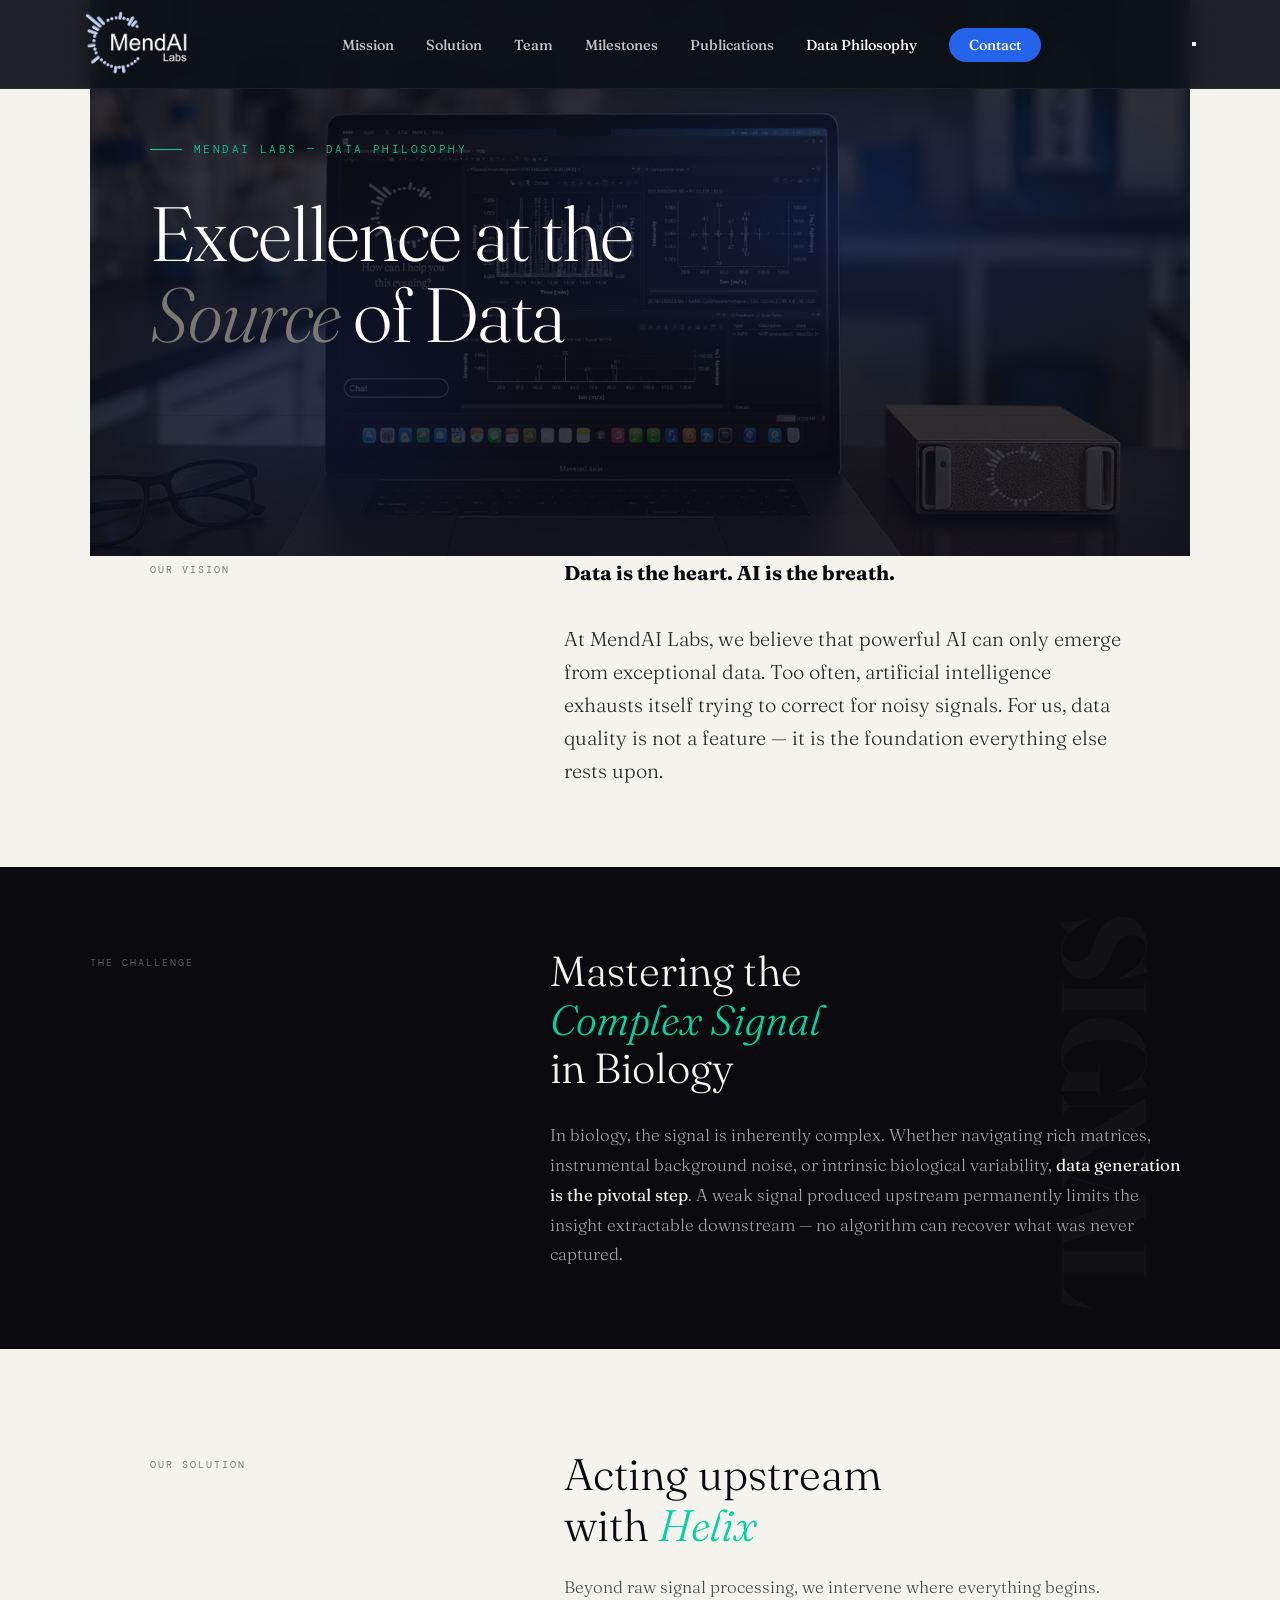
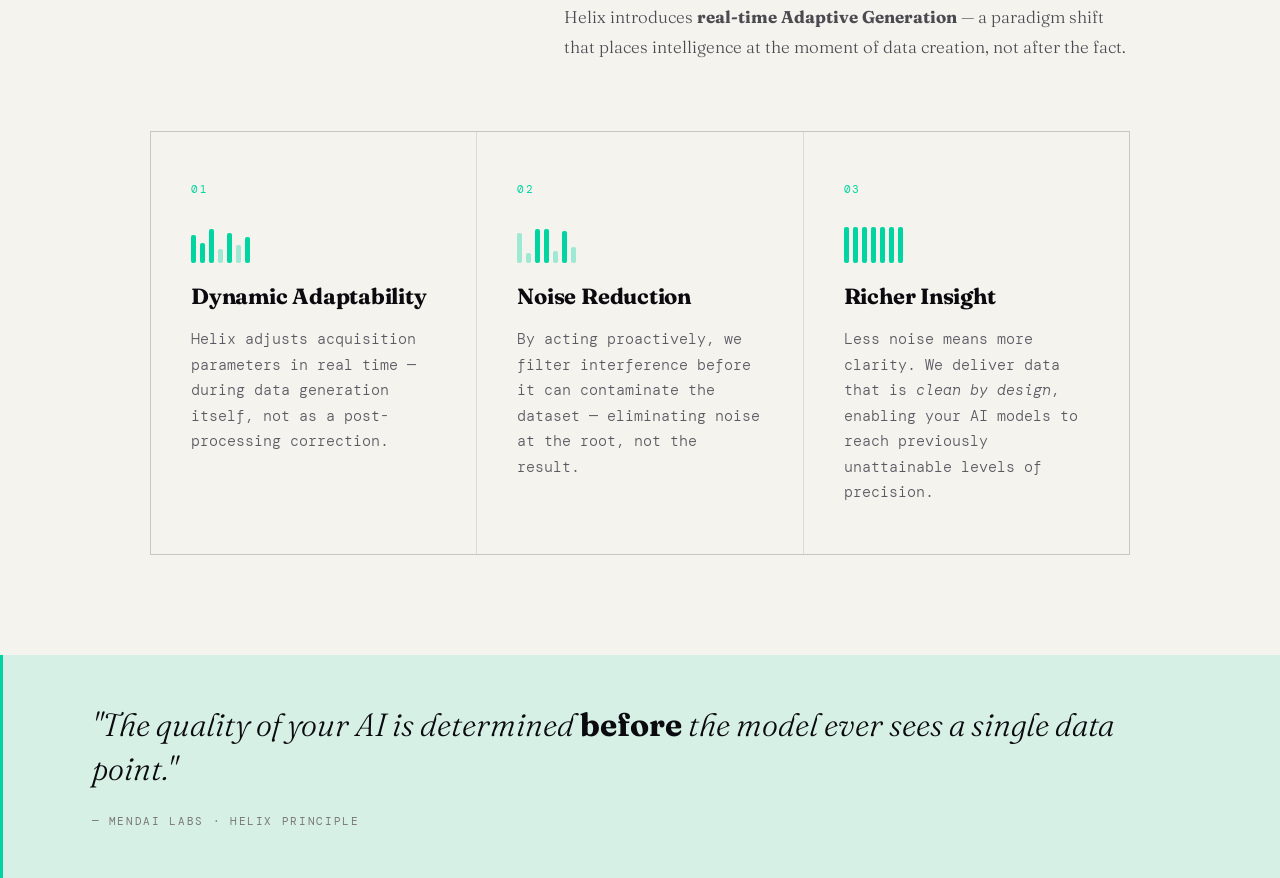
==== mendai_data_excellence_section.html @ d97e63fc "publications" ====
<!DOCTYPE html>
<html lang="en">
<head>
<meta charset="UTF-8">
<meta name="viewport" content="width=device-width, initial-scale=1.0">
<link href="https://fonts.googleapis.com/css2?family=Fraunces:ital,opsz,wght@0,9..144,300;0,9..144,700;1,9..144,300&family=DM+Mono:wght@300;400&display=swap" rel="stylesheet">
<link rel="stylesheet" href="assets/css/style.css" />
<link rel="stylesheet" href="assets/css/animations.css" />
<style>
  *, *::before, *::after { box-sizing: border-box; margin: 0; padding: 0; }

  :root {
    --ink: #0a0a0f;
    --paper: #f5f3ee;
    --signal: #00d4a0;
    --signal-dim: rgba(0, 212, 160, 0.12);
    --signal-mid: rgba(0, 212, 160, 0.35);
    --muted: #7a7873;
    --rule: rgba(10,10,15,0.1);
  }

  body {
    background: var(--paper);
    color: var(--ink);
    font-family: 'Fraunces', Georgia, serif;
    min-height: 100vh;
    overflow-x: hidden;
  }

  /* ── HERO SECTION ── */
  .hero {
    position: relative;
    padding: 140px 60px 80px;
    max-width: 1100px;
    margin: 0 auto;
  }

  .eyebrow {
    font-family: 'DM Mono', monospace;
    font-size: 11px;
    font-weight: 300;
    letter-spacing: 0.22em;
    text-transform: uppercase;
    color: var(--signal);
    display: flex;
    align-items: center;
    gap: 12px;
    margin-bottom: 36px;
    opacity: 0;
    animation: fadeUp 0.6s ease forwards 0.1s;
  }
  .eyebrow::before {
    content: '';
    width: 32px;
    height: 1px;
    background: var(--signal);
  }

  .hero-title {
    font-size: clamp(42px, 6vw, 78px);
    font-weight: 300;
    line-height: 1.05;
    letter-spacing: -0.02em;
    max-width: 760px;
    opacity: 0;
    animation: fadeUp 0.8s ease forwards 0.25s;
  }
  .hero-title em {
    font-style: italic;
    color: var(--muted);
  }

  .divider-line {
    width: 100%;
    height: 1px;
    background: var(--rule);
    margin: 60px 0;
    opacity: 0;
    animation: fadeUp 0.6s ease forwards 0.4s;
  }

  /* ── VISION BLOCK ── */
  .vision {
    display: grid;
    grid-template-columns: 1fr 1.6fr;
    gap: 60px;
    max-width: 1100px;
    margin: 0 auto;
    padding: 0 60px 80px;
    opacity: 0;
    animation: fadeUp 0.8s ease forwards 0.5s;
  }

  .vision-label {
    font-family: 'DM Mono', monospace;
    font-size: 10px;
    letter-spacing: 0.2em;
    text-transform: uppercase;
    color: var(--muted);
    padding-top: 6px;
  }

  .vision-body {
    font-size: 20px;
    font-weight: 300;
    line-height: 1.65;
    color: #2a2a2e;
  }
  .vision-body strong {
    font-weight: 700;
    color: var(--ink);
  }

  /* ── CHALLENGE STRIP ── */
  .challenge-strip {
    background: var(--ink);
    color: var(--paper);
    padding: 80px 60px;
    position: relative;
    overflow: hidden;
  }
  .challenge-strip::before {
    content: 'SIGNAL';
    position: absolute;
    right: -20px;
    top: 50%;
    transform: translateY(-50%) rotate(90deg);
    font-family: 'Fraunces', serif;
    font-size: 120px;
    font-weight: 700;
    letter-spacing: -0.05em;
    color: rgba(255,255,255,0.03);
    pointer-events: none;
    white-space: nowrap;
  }

  .challenge-inner {
    max-width: 1100px;
    margin: 0 auto;
    display: grid;
    grid-template-columns: 1fr 1.6fr;
    gap: 60px;
    align-items: start;
  }

  .challenge-label {
    font-family: 'DM Mono', monospace;
    font-size: 10px;
    letter-spacing: 0.2em;
    text-transform: uppercase;
    color: rgba(245,243,238,0.35);
    padding-top: 8px;
  }
  .challenge-title {
    font-size: clamp(28px, 3.5vw, 42px);
    font-weight: 300;
    line-height: 1.15;
    margin-bottom: 28px;
    color: var(--paper);
  }
  .challenge-title em {
    font-style: italic;
    color: var(--signal);
  }
  .challenge-body {
    font-size: 17px;
    font-weight: 300;
    line-height: 1.75;
    color: rgba(245,243,238,0.65);
  }
  .challenge-body strong {
    color: var(--paper);
    font-weight: 400;
  }

  /* ── HELIX SECTION ── */
  .helix-section {
    max-width: 1100px;
    margin: 0 auto;
    padding: 100px 60px;
  }

  .helix-header {
    display: grid;
    grid-template-columns: 1fr 1.6fr;
    gap: 60px;
    margin-bottom: 70px;
  }
  .helix-label {
    font-family: 'DM Mono', monospace;
    font-size: 10px;
    letter-spacing: 0.2em;
    text-transform: uppercase;
    color: var(--muted);
    padding-top: 8px;
  }
  .helix-intro-title {
    font-size: clamp(28px, 3.5vw, 44px);
    font-weight: 300;
    line-height: 1.15;
    margin-bottom: 22px;
  }
  .helix-intro-title span {
    font-style: italic;
    color: var(--signal);
  }
  .helix-intro-body {
    font-size: 17px;
    font-weight: 300;
    line-height: 1.75;
    color: #4a4a50;
  }

  /* ── FEATURES ── */
  .features {
    display: grid;
    grid-template-columns: repeat(3, 1fr);
    gap: 1px;
    background: var(--rule);
    border: 1px solid var(--rule);
  }

  .feature {
    background: var(--paper);
    padding: 48px 40px;
    position: relative;
    overflow: hidden;
    transition: background 0.4s ease;
  }
  .feature::after {
    content: '';
    position: absolute;
    bottom: 0; left: 0;
    width: 100%;
    height: 3px;
    background: var(--signal);
    transform: scaleX(0);
    transform-origin: left;
    transition: transform 0.4s ease;
  }
  .feature:hover { background: #f0ede6; }
  .feature:hover::after { transform: scaleX(1); }

  .feature-num {
    font-family: 'DM Mono', monospace;
    font-size: 11px;
    color: var(--signal);
    letter-spacing: 0.15em;
    margin-bottom: 28px;
    display: block;
  }
  .feature-title {
    font-size: 22px;
    font-weight: 700;
    line-height: 1.2;
    margin-bottom: 18px;
    letter-spacing: -0.01em;
  }
  .feature-body {
    font-size: 15px;
    font-weight: 300;
    line-height: 1.7;
    color: #5a5a62;
    font-family: 'DM Mono', monospace;
  }

  /* ── SIGNAL VISUALIZER (decorative) ── */
  .signal-vis {
    display: flex;
    align-items: flex-end;
    gap: 4px;
    height: 36px;
    margin-bottom: 20px;
  }
  .signal-bar {
    width: 5px;
    border-radius: 2px;
    background: var(--signal-mid);
    animation: pulse 1.6s ease-in-out infinite;
  }
  .signal-bar.active {
    background: var(--signal);
  }

  @keyframes pulse {
    0%, 100% { opacity: 0.4; transform: scaleY(0.6); }
    50% { opacity: 1; transform: scaleY(1); }
  }

  /* ── CLOSING QUOTE ── */
  .closing {
    background: var(--signal-dim);
    border-left: 3px solid var(--signal);
    padding: 48px 60px;
    margin: 0;
  }
  .closing-inner {
    max-width: 1100px;
    margin: 0 auto;
  }
  .closing-quote {
    font-size: clamp(22px, 3vw, 32px);
    font-weight: 300;
    line-height: 1.4;
    font-style: italic;
    color: var(--ink);
  }
  .closing-quote strong {
    font-style: normal;
    font-weight: 700;
    color: var(--ink);
  }
  .closing-attr {
    margin-top: 20px;
    font-family: 'DM Mono', monospace;
    font-size: 11px;
    letter-spacing: 0.15em;
    text-transform: uppercase;
    color: var(--muted);
  }

  @keyframes fadeUp {
    from { opacity: 0; transform: translateY(24px); }
    to { opacity: 1; transform: translateY(0); }
  }

  /* ── RESPONSIVE ── */
  @media (max-width: 760px) {
    .hero, .helix-section { padding: 60px 28px; }
    .vision, .challenge-inner, .helix-header { grid-template-columns: 1fr; gap: 24px; padding: 0 28px 60px; }
    .challenge-strip { padding: 60px 28px; }
    .challenge-inner { padding: 0; }
    .features { grid-template-columns: 1fr; }
    .closing { padding: 40px 28px; }
  }
</style>
</head>
<body>
  <div id="scroll-progress"></div>

  <!-- NAV -->
  <nav class="nav">
    <div class="nav-inner">
      <a href="index.html" class="nav-logo">
        <img src="assets/images/logo.png" alt="MendAI Labs" class="nav-logo-img"
             onerror="this.style.display='none';this.nextElementSibling.style.display='flex'" />
        <span class="nav-logo-fallback"><span class="logo-dot"></span>MendAI <strong>Labs</strong></span>
      </a>
      <ul class="nav-links">
        <li><a href="index.html#mission">Mission</a></li>
        <li><a href="index.html#solution">Solution</a></li>
        <li><a href="index.html#team">Team</a></li>
        <li><a href="index.html#milestones">Milestones</a></li>
        <li><a href="publications.html">Publications</a></li>
        <li><a href="mendai_data_excellence_section.html" class="active">Data Philosophy</a></li>
        <li><a href="index.html#contact" class="btn-nav">Contact</a></li>
      </ul>
    </div>
  </nav>

<!-- HERO -->
<section class="hero">
  <div class="eyebrow">MendAI Labs — Data Philosophy</div>
  <h1 class="hero-title">Excellence at the<br><em>Source</em> of Data</h1>
  <div class="divider-line"></div>
</section>

<!-- VISION -->
<section class="vision">
  <div class="vision-label">Our Vision</div>
  <div class="vision-body">
    <strong>Data is the heart. AI is the breath.</strong><br><br>
    At MendAI Labs, we believe that powerful AI can only emerge from exceptional data. Too often, artificial intelligence exhausts itself trying to correct for noisy signals. For us, data quality is not a feature — it is the foundation everything else rests upon.
  </div>
</section>

<!-- CHALLENGE -->
<section class="challenge-strip">
  <div class="challenge-inner">
    <div class="challenge-label">The Challenge</div>
    <div>
      <h2 class="challenge-title">Mastering the<br><em>Complex Signal</em><br>in Biology</h2>
      <p class="challenge-body">
        In biology, the signal is inherently complex. Whether navigating rich matrices, instrumental background noise, or intrinsic biological variability, <strong>data generation is the pivotal step</strong>. A weak signal produced upstream permanently limits the insight extractable downstream — no algorithm can recover what was never captured.
      </p>
    </div>
  </div>
</section>

<!-- HELIX SOLUTION -->
<section class="helix-section">
  <div class="helix-header">
    <div class="helix-label">Our Solution</div>
    <div>
      <h2 class="helix-intro-title">Acting upstream<br>with <span>Helix</span></h2>
      <p class="helix-intro-body">
        Beyond raw signal processing, we intervene where everything begins. Helix introduces <strong>real-time Adaptive Generation</strong> — a paradigm shift that places intelligence at the moment of data creation, not after the fact.
      </p>
    </div>
  </div>

  <div class="features">

    <div class="feature">
      <span class="feature-num">01</span>
      <div class="signal-vis">
        <div class="signal-bar active" style="height:28px; animation-delay:0s"></div>
        <div class="signal-bar active" style="height:20px; animation-delay:0.15s"></div>
        <div class="signal-bar active" style="height:34px; animation-delay:0.3s"></div>
        <div class="signal-bar" style="height:14px; animation-delay:0.45s"></div>
        <div class="signal-bar active" style="height:30px; animation-delay:0.6s"></div>
        <div class="signal-bar" style="height:18px; animation-delay:0.75s"></div>
        <div class="signal-bar active" style="height:26px; animation-delay:0.9s"></div>
      </div>
      <h3 class="feature-title">Dynamic Adaptability</h3>
      <p class="feature-body">Helix adjusts acquisition parameters in real time — during data generation itself, not as a post-processing correction.</p>
    </div>

    <div class="feature">
      <span class="feature-num">02</span>
      <div class="signal-vis">
        <div class="signal-bar" style="height:30px; animation-delay:0.1s"></div>
        <div class="signal-bar" style="height:10px; animation-delay:0.2s"></div>
        <div class="signal-bar active" style="height:34px; animation-delay:0.35s"></div>
        <div class="signal-bar active" style="height:34px; animation-delay:0.5s"></div>
        <div class="signal-bar" style="height:12px; animation-delay:0.65s"></div>
        <div class="signal-bar active" style="height:32px; animation-delay:0.8s"></div>
        <div class="signal-bar" style="height:16px; animation-delay:0.95s"></div>
      </div>
      <h3 class="feature-title">Noise Reduction</h3>
      <p class="feature-body">By acting proactively, we filter interference before it can contaminate the dataset — eliminating noise at the root, not the result.</p>
    </div>

    <div class="feature">
      <span class="feature-num">03</span>
      <div class="signal-vis">
        <div class="signal-bar active" style="height:36px; animation-delay:0s"></div>
        <div class="signal-bar active" style="height:36px; animation-delay:0.1s"></div>
        <div class="signal-bar active" style="height:36px; animation-delay:0.2s"></div>
        <div class="signal-bar active" style="height:36px; animation-delay:0.3s"></div>
        <div class="signal-bar active" style="height:36px; animation-delay:0.4s"></div>
        <div class="signal-bar active" style="height:36px; animation-delay:0.5s"></div>
        <div class="signal-bar active" style="height:36px; animation-delay:0.6s"></div>
      </div>
      <h3 class="feature-title">Richer Insight</h3>
      <p class="feature-body">Less noise means more clarity. We deliver data that is <em>clean by design</em>, enabling your AI models to reach previously unattainable levels of precision.</p>
    </div>

  </div>
</section>

<!-- CLOSING -->
<div class="closing">
  <div class="closing-inner">
    <p class="closing-quote">"The quality of your AI is determined <strong>before</strong> the model ever sees a single data point."</p>
    <p class="closing-attr">— MendAI Labs · Helix Principle</p>
  </div>
</div>


  <script src="assets/js/main.js" defer></script>
</body>
</html>
---- assets/css/style.css ----
/* =====================================================
   MendAI Labs — Website Stylesheet
   ===================================================== */

/* --- Reset & Base --- */
*, *::before, *::after { box-sizing: border-box; margin: 0; padding: 0; }

:root {
  --orange:     #2563EB;
  --orange-lt:  #60A5FA;
  --teal:       #1D4ED8;
  --dark:       #0D1117;
  --dark-2:     #161B24;
  --dark-3:     #1E2530;
  --mid:        #F4F6F9;
  --white:      #FFFFFF;
  --text:       #1A1F2E;
  --text-muted: #6B7280;
  --border:     #E5E7EB;
  --radius:     12px;
  --radius-lg:  20px;
  --shadow:     0 4px 24px rgba(0,0,0,.08);
  --shadow-md:  0 8px 40px rgba(0,0,0,.12);
  --font:       'Inter', system-ui, -apple-system, sans-serif;
}

html {
  scroll-behavior: smooth;
  overflow-x: hidden;
}

body {
  font-family: var(--font);
  color: var(--text);
  background: var(--white);
  line-height: 1.65;
  font-size: 16px;
  overflow-x: hidden;
  max-width: 100%;
}

/* --- Typography --- */
h1 { font-size: clamp(2rem, 5vw, 3.4rem); font-weight: 800; line-height: 1.1; }
h2 { font-size: clamp(1.6rem, 3.5vw, 2.4rem); font-weight: 700; line-height: 1.2; }
h3 { font-size: 1.15rem; font-weight: 700; }
p  { color: var(--text-muted); }

.accent { color: var(--orange); }

/* --- Layout helpers --- */
.container {
  max-width: 1160px;
  margin: 0 auto;
  padding: 0 24px;
}
.center { text-align: center; }
.section-light { background: var(--white); }
.section-dark  { background: var(--dark);  color: var(--white); }
.section-mid   { background: var(--mid); }

section { padding: 96px 0; }

.section-header { margin-bottom: 56px; }
.section-header h2 { margin: 12px 0 16px; }
.section-intro { max-width: 680px; margin: 0 auto; font-size: 1.05rem; }

/* --- Section tags --- */
.section-tag {
  display: inline-block;
  font-size: 0.75rem;
  font-weight: 700;
  letter-spacing: .12em;
  text-transform: uppercase;
  color: var(--orange);
  background: rgba(37,99,235,.1);
  border-radius: 100px;
  padding: 4px 14px;
}
.section-tag-dark {
  display: inline-block;
  font-size: 0.75rem;
  font-weight: 700;
  letter-spacing: .12em;
  text-transform: uppercase;
  color: var(--orange-lt);
  background: rgba(37,99,235,.15);
  border-radius: 100px;
  padding: 4px 14px;
}

/* =====================================================
   NAV
   ===================================================== */
.nav {
  position: fixed;
  top: 0; left: 0; right: 0;
  z-index: 100;
  background: rgba(13,17,23,.92);
  backdrop-filter: blur(12px);
  border-bottom: 1px solid rgba(255,255,255,.06);
}
.nav-inner {
  max-width: 1160px;
  margin: 0 auto;
  padding: 0 24px;
  height: 88px;
  display: flex;
  align-items: center;
  justify-content: space-between;
}
.nav-logo {
  display: flex;
  align-items: center;
  gap: 10px;
  font-size: 1.45rem;
  font-weight: 700;
  color: var(--white);
  text-decoration: none;
}
.logo-dot {
  width: 13px; height: 13px;
  border-radius: 50%;
  background: var(--orange);
  display: inline-block;
}
/* Logo image in nav & footer */
.nav-logo-img {
  height: 68px;
  width: auto;
  display: block;
  object-fit: contain;
}
.footer-logo-img { height: 28px; opacity: .85; }
/* Fallback text — hidden by default, shown via onerror */
.nav-logo-fallback { display: none; align-items: center; gap: 8px; }
.nav-links {
  list-style: none;
  display: flex;
  align-items: center;
  gap: 32px;
}
.nav-links a {
  color: rgba(255,255,255,.75);
  text-decoration: none;
  font-size: 0.9rem;
  font-weight: 500;
  transition: color .2s;
}
.nav-links a:hover { color: var(--white); }
.btn-nav {
  background: var(--orange) !important;
  color: var(--white) !important;
  padding: 8px 20px;
  border-radius: 100px;
  transition: background .2s !important;
}
.btn-nav:hover { background: var(--orange-lt) !important; }

/* =====================================================
   HERO
   ===================================================== */
.hero {
  background:
    linear-gradient(rgba(10,10,20,.82), rgba(10,10,20,.82)),
    url('../images/bg.png') center center / cover no-repeat;
  color: var(--white);
  padding: 184px 0 96px;
}
.hero-inner { position: relative; z-index: 1; }
.hero-inner {
  max-width: 1160px;
  margin: 0 auto;
  padding: 0 24px;
  display: grid;
  grid-template-columns: 1fr 1fr;
  gap: 64px;
  align-items: center;
}
.hero-eyebrow {
  font-size: 0.78rem;
  font-weight: 700;
  letter-spacing: .14em;
  text-transform: uppercase;
  color: var(--orange);
  margin-bottom: 16px;
}
.hero h1 { color: var(--white); margin-bottom: 24px; }
.hero-sub {
  font-size: 1.1rem;
  color: rgba(255,255,255,.65);
  max-width: 480px;
  margin-bottom: 36px;
}
.hero-cta { display: flex; gap: 16px; flex-wrap: wrap; }

.btn-primary {
  display: inline-block;
  background: var(--orange);
  color: var(--white);
  padding: 14px 28px;
  border-radius: 100px;
  font-weight: 700;
  font-size: 0.95rem;
  text-decoration: none;
  transition: background .2s, transform .15s;
}
.btn-primary:hover { background: var(--orange-lt); transform: translateY(-1px); }
.btn-primary.btn-large { padding: 18px 40px; font-size: 1.05rem; }

.btn-ghost {
  display: inline-block;
  border: 2px solid rgba(255,255,255,.25);
  color: rgba(255,255,255,.85);
  padding: 14px 28px;
  border-radius: 100px;
  font-weight: 600;
  font-size: 0.95rem;
  text-decoration: none;
  transition: border-color .2s, color .2s;
}
.btn-ghost:hover { border-color: var(--white); color: var(--white); }

.hero-visual {
  display: flex;
  flex-direction: column;
  gap: 16px;
}
.hero-card {
  background: rgba(255,255,255,.06);
  border: 1px solid rgba(255,255,255,.1);
  border-radius: var(--radius);
  padding: 24px;
  display: flex;
  align-items: center;
  gap: 20px;
  transition: border-color .2s;
}
.hero-card:hover { border-color: var(--orange); }
.hero-card-icon { font-size: 1.6rem; }
.hero-card-stat {
  font-size: 1.4rem;
  font-weight: 800;
  color: var(--white);
  margin: 0;
}
.hero-card-label {
  font-size: 0.82rem;
  color: rgba(255,255,255,.5);
  margin: 0;
}

/* =====================================================
   MISSION
   ===================================================== */
.mission-grid {
  display: grid;
  grid-template-columns: 1fr 1fr;
  gap: 64px;
  align-items: start;
}
.mission-left .section-tag { margin-bottom: 16px; display: block; }
.mission-left h2 { margin-bottom: 24px; }
.mission-left p { margin-bottom: 16px; }
.pull-quote {
  border-left: 3px solid var(--orange);
  padding: 16px 20px;
  margin-top: 28px;
  font-style: italic;
  color: var(--text);
  font-size: 1rem;
  background: rgba(37,99,235,.05);
  border-radius: 0 var(--radius) var(--radius) 0;
}

.problem-box {
  background: var(--mid);
  border-radius: var(--radius-lg);
  padding: 32px;
  margin-bottom: 24px;
}
.problem-box h3 { margin-bottom: 20px; color: var(--text); }
.problem-item {
  display: flex;
  gap: 16px;
  margin-bottom: 20px;
}
.problem-item:last-child { margin-bottom: 0; }
.problem-icon { font-size: 1.4rem; flex-shrink: 0; margin-top: 2px; }
.problem-item strong { display: block; color: var(--text); margin-bottom: 4px; }
.problem-item p { font-size: 0.9rem; margin: 0; }

.stat-row { display: flex; gap: 16px; }

/* =====================================================
   VISION
   ===================================================== */
.vision {
  padding: 72px 0;
}
.vision-statement {
  font-size: 1.5rem;
  line-height: 1.7;
  font-weight: 600;
  color: var(--text);
  max-width: 900px;
  margin: 0 auto;
}
.stat-box {
  flex: 1;
  background: var(--dark);
  color: var(--white);
  border-radius: var(--radius);
  padding: 24px;
  text-align: center;
}
.stat-number { font-size: 1.7rem; font-weight: 800; color: var(--orange); margin-bottom: 6px; }
.stat-desc { font-size: 0.82rem; color: rgba(255,255,255,.6); margin: 0; }

/* =====================================================
   SOLUTION
   ===================================================== */
.solution h2 { color: var(--white); }
.solution .section-intro { color: rgba(255,255,255,.65); }
.solution .section-tag-dark { margin-bottom: 16px; }

/* ── Cycle diagram ──────────────────────────────────── */
.cycle-diagram {
  position: relative;
  width: 480px;
  height: 480px;
  margin: 48px auto 16px;
}
.cycle-svg {
  position: absolute;
  inset: 0;
  width: 100%;
  height: 100%;
}
/* Node = icon + label, centered on its circle position */
.cycle-node {
  position: absolute;
  display: flex;
  flex-direction: column;
  align-items: center;
  gap: 8px;
  transform: translate(-50%, -50%);
}
/* Cardinal positions matching SVG viewBox 480×480, r=155 */
.cycle-top    { left: 50%;    top: 17.7%; } /* (240, 85)  */
.cycle-right  { left: 82.3%; top: 50%;   } /* (395, 240) */
.cycle-bottom { left: 50%;   top: 82.3%; } /* (240, 395) */
.cycle-left   { left: 17.7%; top: 50%;   } /* (85,  240) */

.wf-icon {
  width: 64px; height: 64px;
  border-radius: 50%;
  display: flex; align-items: center; justify-content: center;
  font-weight: 900;
  font-size: 1.3rem;
  color: var(--white);
  flex-shrink: 0;
  box-shadow: 0 4px 20px rgba(0,0,0,.4);
}
.genesis-icon    { background: linear-gradient(135deg, #6B46C1, #9F7AEA); }
.instrument-icon { background: linear-gradient(135deg, #374151, #6B7280); }
.prism-icon      { background: linear-gradient(135deg, #1D4ED8, #60A5FA); }
.helix-icon      { background: linear-gradient(135deg, #1E40AF, var(--orange)); }

.cycle-label {
  text-align: center;
  font-size: 0.78rem;
  font-weight: 700;
  color: rgba(255,255,255,.8);
  line-height: 1.35;
  white-space: nowrap;
}
.cycle-label small {
  display: block;
  font-weight: 400;
  color: rgba(255,255,255,.4);
  font-size: 0.72rem;
}

/* Module cards */
.modules {
  display: grid;
  grid-template-columns: repeat(3, 1fr);
  gap: 24px;
}
.module-card {
  background: rgba(255,255,255,.05);
  border: 1px solid rgba(255,255,255,.1);
  border-radius: var(--radius-lg);
  padding: 32px;
  transition: border-color .2s, transform .2s;
}
.module-card:hover {
  border-color: var(--orange);
  transform: translateY(-3px);
}
.module-card-highlight {
  border-color: rgba(37,99,235,.4);
  background: rgba(37,99,235,.07);
}
.module-card h3 { color: var(--white); margin: 16px 0 8px; }
.module-tag { font-size: 0.9rem; color: rgba(255,255,255,.5); margin-bottom: 16px; }
.module-card ul {
  padding-left: 18px;
  margin-bottom: 24px;
}
.module-card li {
  font-size: 0.9rem;
  color: rgba(255,255,255,.65);
  margin-bottom: 8px;
}
.module-card li strong { color: var(--white); }

/* Module logo in cycle diagram icons */
.module-logo-img {
  width: 100%;
  height: 100%;
  object-fit: contain;
  padding: 10px;
  display: block;
}
/* Fallback letter when image missing */
.wf-icon.icon-fallback::after {
  content: attr(data-fallback);
  font-weight: 900;
  font-size: 1.3rem;
  color: var(--white);
}

/* Logo in module badge (top of card) */
.module-badge {
  display: inline-flex;
  align-items: center;
  font-size: 0.72rem;
  font-weight: 800;
  letter-spacing: .1em;
  padding: 8px 16px;
  border-radius: 100px;
  min-height: 48px;
}
.badge-logo-img {
  height: 36px;
  width: auto;
  object-fit: contain;
  display: block;
}
.badge-name {
  margin-left: 10px;
  font-size: 0.8rem;
  font-weight: 800;
  letter-spacing: .1em;
}
.prism-badge   { background: rgba(96,165,250,.15); color: #60A5FA; }
.helix-badge   { background: rgba(37,99,235,.2);  color: var(--orange-lt); }
.genesis-badge { background: rgba(159,122,234,.2); color: #C4B5FD; }

.module-value {
  font-size: 0.85rem;
  color: rgba(255,255,255,.5);
  border-top: 1px solid rgba(255,255,255,.08);
  padding-top: 16px;
}
.value-chip {
  display: inline-block;
  background: rgba(37,99,235,.2);
  color: var(--orange-lt);
  font-weight: 700;
  padding: 2px 10px;
  border-radius: 100px;
  font-size: 0.82rem;
  margin-right: 6px;
}

/* Footnote marks (superscript asterisk) */
.footnote-mark {
  font-size: 0.65em;
  vertical-align: super;
  color: var(--orange-lt);
  margin-left: 1px;
}

/* Hero footnote (below the cards) */
.hero-footnote {
  font-size: 0.72rem;
  color: rgba(255,255,255,.35);
  margin-top: 12px;
  text-align: center;
  font-style: italic;
}

/* Modules footnote (below the 3 module cards) */
.modules-footnote {
  font-size: 0.75rem;
  color: rgba(255,255,255,.35);
  text-align: center;
  margin-top: 20px;
  font-style: italic;
}
.modules-footnote a {
  color: rgba(255,255,255,.45);
  text-underline-offset: 2px;
}
.modules-footnote a:hover { color: rgba(255,255,255,.7); }

.pilot-banner {
  margin-top: 32px;
  background: rgba(29,78,216,.12);
  border: 1px solid rgba(29,78,216,.3);
  border-radius: var(--radius);
  padding: 20px 28px;
  text-align: center;
}
.pilot-banner p {
  color: rgba(255,255,255,.8);
  margin: 0;
}
.pilot-banner strong { color: var(--white); }

/* =====================================================
   TEAM
   ===================================================== */
.founders {
  display: grid;
  grid-template-columns: 1fr 1fr;
  gap: 32px;
  margin-bottom: 72px;
}
.founder-card {
  background: var(--white);
  border: 1px solid var(--border);
  border-radius: var(--radius-lg);
  padding: 36px;
  box-shadow: var(--shadow);
}
.founder-avatar {
  width: 96px; height: 96px;
  border-radius: 50%;
  background: linear-gradient(135deg, var(--dark), var(--dark-3));
  color: var(--white);
  font-weight: 800;
  font-size: 1rem;
  display: flex; align-items: center; justify-content: center;
  margin-bottom: 20px;
  border: 3px solid var(--orange);
}
.founder-avatar.gb {
  background: linear-gradient(135deg, var(--teal), #1D7A7C);
}
.founder-avatar.photo {
  overflow: hidden;
  padding: 0;
}
.founder-avatar.photo img {
  width: 100%;
  height: 100%;
  object-fit: cover;
  object-position: top center;
  display: block;
}
.founder-card h3 { margin-bottom: 4px; }
.founder-title { font-size: 0.9rem; color: var(--orange); font-weight: 600; margin-bottom: 4px; }
.founder-affil { font-size: 0.8rem; color: var(--text-muted); margin-bottom: 16px; }
.founder-card p { font-size: 0.92rem; margin-bottom: 12px; }
.founder-italic { font-style: italic; font-size: 0.88rem !important; color: var(--text-muted) !important; }

.partners-title {
  font-size: 1.2rem;
  font-weight: 700;
  margin-bottom: 28px;
  text-align: center;
}
.partners-grid {
  display: grid;
  grid-template-columns: repeat(4, 1fr);
  gap: 20px;
  margin-bottom: 48px;
}
.partner-card {
  text-align: center;
  padding: 24px 16px;
  background: var(--mid);
  border-radius: var(--radius);
}
.partner-avatar {
  width: 52px; height: 52px;
  border-radius: 50%;
  background: var(--dark-3);
  color: var(--white);
  font-weight: 700;
  font-size: 0.75rem;
  display: flex; align-items: center; justify-content: center;
  margin: 0 auto 12px;
}
.partner-avatar.photo {
  overflow: hidden;
  padding: 0;
}
.partner-avatar.photo img {
  width: 100%;
  height: 100%;
  object-fit: cover;
  object-position: top center;
  display: block;
}
.partner-name { font-weight: 700; font-size: 0.9rem; color: var(--text); margin-bottom: 4px; }
.partner-role { font-size: 0.8rem; color: var(--text-muted); margin: 0; }

.backing-row {
  display: grid;
  grid-template-columns: repeat(3, 1fr);
  gap: 24px;
}
.backing-item {
  display: flex;
  gap: 16px;
  align-items: flex-start;
  background: var(--white);
  border: 1px solid var(--border);
  border-radius: var(--radius);
  padding: 20px;
}
.backing-icon { font-size: 1.6rem; flex-shrink: 0; }
.backing-item strong { display: block; color: var(--text); margin-bottom: 4px; }
.backing-item p { font-size: 0.85rem; margin: 0; }

/* =====================================================
   MILESTONES
   ===================================================== */
.milestones-timeline {
  display: grid;
  grid-template-columns: repeat(3, 1fr);
  gap: 40px;
  margin-bottom: 56px;
}
.timeline-node {
  position: relative;
  padding: 24px;
  border-radius: var(--radius);
  background: rgba(255,255,255,0.02);
  border: 1px solid rgba(255,255,255,0.08);
}
.timeline-year {
  font-size: 1.75rem;
  font-weight: 800;
  color: var(--orange);
  margin-bottom: 12px;
}
.timeline-dot {
  width: 14px;
  height: 14px;
  border-radius: 50%;
  background: var(--orange);
  margin: 12px auto 20px;
}
.timeline-content h4 {
  font-size: 0.95rem;
  font-weight: 700;
  margin-bottom: 12px;
  color: var(--text);
}
.timeline-content ul {
  list-style: none;
  padding: 0;
  font-size: 0.85rem;
  line-height: 1.6;
  color: var(--text-muted);
}
.timeline-content li {
  margin-bottom: 8px;
  padding-left: 14px;
  position: relative;
}
.timeline-content li:before {
  content: "·";
  position: absolute;
  left: 2px;
  color: var(--orange);
  font-weight: bold;
}

.market-banner {
  display: flex;
  gap: 0;
  border-radius: var(--radius-lg);
  overflow: hidden;
  box-shadow: var(--shadow-md);
}
.market-stat {
  flex: 1;
  background: var(--dark);
  padding: 36px 28px;
  text-align: center;
  border-right: 1px solid rgba(255,255,255,.06);
}
.market-stat:last-child { border-right: none; }
.market-num {
  font-size: 1.8rem;
  font-weight: 800;
  color: var(--orange);
  margin-bottom: 8px;
}
.market-label { font-size: 0.85rem; color: rgba(255,255,255,.55); margin: 0; }

/* =====================================================
   CONTACT
   ===================================================== */
.contact { padding: 112px 0; }
.contact h2 { color: var(--white); margin: 16px 0 20px; }
.contact-sub {
  color: rgba(255,255,255,.6);
  max-width: 520px;
  margin: 0 auto 36px;
}

/* =====================================================
   LOGOS / INSTITUTIONS
   ===================================================== */
.logos-section {
  background: rgba(255,255,255,0.02);
  border-top: 1px solid rgba(255,255,255,0.08);
  padding: 64px 0 48px;
}
.logos-title {
  text-align: center;
  font-size: 0.95rem;
  font-weight: 700;
  color: rgba(255,255,255,0.4);
  margin-bottom: 40px;
  letter-spacing: 1px;
  text-transform: uppercase;
}
.logos-grid {
  display: grid;
  grid-template-columns: repeat(auto-fit, minmax(120px, 1fr));
  gap: 32px;
  align-items: center;
  justify-items: center;
  max-width: 1000px;
  margin: 0 auto;
}
.logo-item {
  display: flex;
  align-items: center;
  justify-content: center;
  height: 80px;
}
.partner-logo {
  max-width: 100%;
  max-height: 100%;
  object-fit: contain;
  opacity: 0.7;
  transition: opacity 0.3s ease;
}
.logo-item:hover .partner-logo {
  opacity: 1;
}

/* =====================================================
   FOOTER
   ===================================================== */
.footer {
  background: #060A10;
  padding: 32px 24px;
}
.footer-inner {
  max-width: 1160px;
  margin: 0 auto;
  display: flex;
  flex-direction: column;
  align-items: center;
  gap: 8px;
  text-align: center;
}
.footer p {
  font-size: 0.82rem;
  color: rgba(255,255,255,.3);
}
.footer-disclaimer { font-style: italic; }
.footer .nav-logo { color: rgba(255,255,255,.7); font-size: 1rem; }

/* Social links for LinkedIn */
.social-link {
  display: inline-flex;
  align-items: center;
  justify-content: center;
  margin-left: 8px;
  transition: opacity 0.3s ease;
  vertical-align: middle;
}
.social-link:hover {
  opacity: 0.8;
}
.social-link svg {
  width: 20px;
  height: 20px;
}

/* Footer social link */
.footer-bottom {
  display: flex;
  align-items: center;
  gap: 16px;
  justify-content: center;
}
.footer-social {
  display: inline-flex;
  align-items: center;
  justify-content: center;
  color: rgba(255, 255, 255, 0.5);
  transition: color 0.3s ease;
  padding: 4px;
}
.footer-social:hover {
  color: #0A66C2;
}
.footer-social svg {
  width: 24px;
  height: 24px;
}

/* =====================================================
   RESPONSIVE
   ===================================================== */
@media (max-width: 900px) {
  .hero-inner       { grid-template-columns: 1fr; }
  .hero-visual      { display: none; }
  .mission-grid     { grid-template-columns: 1fr; }
  .modules          { grid-template-columns: 1fr; }
  .founders         { grid-template-columns: 1fr; }
  .partners-grid    { grid-template-columns: repeat(2, 1fr); }
  .backing-row      { grid-template-columns: 1fr; }
  .milestones-timeline { grid-template-columns: 1fr; }
  .logos-grid       { grid-template-columns: repeat(4, 1fr); }
  .market-banner    { flex-direction: column; }
  .nav-links        { display: none; }
}

@media (max-width: 600px) {
  section { padding: 64px 0; }
  .partners-grid { grid-template-columns: 1fr 1fr; }
  .stat-row      { flex-direction: column; }
  .logos-grid    { grid-template-columns: repeat(3, 1fr); gap: 16px; }
  .logo-item     { height: 60px; }
  .cycle-diagram { width: 300px; height: 300px; }
  .cycle-diagram .wf-icon { width: 44px; height: 44px; font-size: 1rem; }
  .cycle-diagram .cycle-label { font-size: 0.68rem; }
}

/* =====================================================
   PUBLICATIONS PAGE
   ===================================================== */

/* Active nav link on publications page */
.nav-links a.active {
  color: var(--white) !important;
}

/* Publications hero header */
.pub-hero {
  padding: 160px 0 80px;
}
.pub-hero h1 {
  margin: 12px 0 20px;
}
.pub-hero-sub {
  max-width: 620px;
  margin: 0 auto;
  font-size: 1.05rem;
  color: rgba(255,255,255,.65);
}

/* Publications section */
.publications {
  padding: 80px 0 120px;
}

/* Year group */
.pub-year-group {
  margin-bottom: 56px;
}
.pub-year-label {
  font-size: 0.75rem;
  font-weight: 700;
  letter-spacing: .12em;
  text-transform: uppercase;
  color: var(--orange);
  margin-bottom: 20px;
  padding-bottom: 12px;
  border-bottom: 1px solid var(--border);
}
.pub-list {
  display: flex;
  flex-direction: column;
  gap: 16px;
}

/* Publication card */
.pub-card {
  background: var(--white);
  border: 1px solid var(--border);
  border-radius: var(--radius);
  transition: box-shadow .2s, border-color .2s, transform .2s;
}
.pub-card:hover {
  box-shadow: var(--shadow-md);
  border-color: rgba(37,99,235,.25);
  transform: translateY(-2px);
}
.pub-card-inner {
  padding: 24px 28px;
}
.pub-meta {
  display: flex;
  align-items: center;
  gap: 8px;
  margin-bottom: 10px;
  font-size: 0.82rem;
  color: var(--text-muted);
}
.pub-journal {
  font-weight: 600;
  color: var(--orange);
}
.pub-dot {
  color: var(--border);
}
.pub-title {
  font-size: 1.05rem;
  font-weight: 700;
  line-height: 1.4;
  margin-bottom: 8px;
}
.pub-title a {
  color: var(--text);
  text-decoration: none;
  transition: color .2s;
}
.pub-title a:hover {
  color: var(--orange);
}
.pub-authors {
  font-size: 0.88rem;
  color: var(--text-muted);
  margin-bottom: 16px;
}
.pub-actions {
  display: flex;
  gap: 12px;
}
.pub-link {
  display: inline-flex;
  align-items: center;
  gap: 6px;
  font-size: 0.82rem;
  font-weight: 600;
  color: var(--orange);
  text-decoration: none;
  padding: 5px 12px;
  border: 1px solid rgba(37,99,235,.25);
  border-radius: 100px;
  transition: background .2s, color .2s;
}
.pub-link:hover {
  background: var(--orange);
  color: var(--white);
}

@media (max-width: 600px) {
  .pub-hero { padding: 130px 0 60px; }
  .pub-card-inner { padding: 18px 20px; }
}
---- assets/css/animations.css ----
/* =====================================================
   MendAI Labs — Animations & Enhanced Visuals
   ===================================================== */

/* ── Scroll-reveal ──────────────────────────────────── */
.reveal {
  opacity: 0;
  transform: translateY(40px);
  transition: opacity .7s cubic-bezier(.22,1,.36,1),
              transform .7s cubic-bezier(.22,1,.36,1);
}
.reveal.visible {
  opacity: 1;
  transform: translateY(0);
}

/* Directional variants */
.reveal-left {
  opacity: 0;
  transform: translateX(-48px);
  transition: opacity .7s cubic-bezier(.22,1,.36,1),
              transform .7s cubic-bezier(.22,1,.36,1);
}
.reveal-left.visible {
  opacity: 1;
  transform: translateX(0);
}

.reveal-right {
  opacity: 0;
  transform: translateX(48px);
  transition: opacity .7s cubic-bezier(.22,1,.36,1),
              transform .7s cubic-bezier(.22,1,.36,1);
}
.reveal-right.visible {
  opacity: 1;
  transform: translateX(0);
}

.reveal-scale {
  opacity: 0;
  transform: scale(.88);
  transition: opacity .7s cubic-bezier(.22,1,.36,1),
              transform .7s cubic-bezier(.22,1,.36,1);
}
.reveal-scale.visible {
  opacity: 1;
  transform: scale(1);
}

/* Heading clip-path reveal */
.reveal-clip {
  opacity: 0;
  clip-path: inset(0 100% 0 0);
  transition: opacity .01s,
              clip-path .8s cubic-bezier(.22,1,.36,1);
}
.reveal-clip.visible {
  opacity: 1;
  clip-path: inset(0 0% 0 0);
}

.reveal-delay-1 { transition-delay: .08s; }
.reveal-delay-2 { transition-delay: .16s; }
.reveal-delay-3 { transition-delay: .24s; }
.reveal-delay-4 { transition-delay: .32s; }
.reveal-delay-5 { transition-delay: .40s; }
.reveal-delay-6 { transition-delay: .52s; }

/* ── Hero enhancements ──────────────────────────────── */

/* Animated gradient mesh background */
.hero {
  position: relative;
  overflow: hidden;
}
.hero::before {
  content: '';
  position: absolute;
  inset: 0;
  background:
    radial-gradient(ellipse 60% 50% at 70% 40%, rgba(37,99,235,.18) 0%, transparent 70%),
    radial-gradient(ellipse 40% 60% at 20% 70%, rgba(29,78,216,.12) 0%, transparent 65%);
  pointer-events: none;
}

/* Gradient animated headline */
.hero h1 .accent {
  background: linear-gradient(90deg, var(--orange), #93C5FD, var(--teal), var(--orange));
  background-size: 300% 100%;
  -webkit-background-clip: text;
  -webkit-text-fill-color: transparent;
  background-clip: text;
  animation: gradient-shift 5s ease infinite;
}
@keyframes gradient-shift {
  0%   { background-position: 0% 50%; }
  50%  { background-position: 100% 50%; }
  100% { background-position: 0% 50%; }
}

/* Hero cards — static (no float animation) */

/* ── Nav ────────────────────────────────────────────── */
.nav {
  transition: box-shadow .3s;
}
.nav.scrolled {
  box-shadow: 0 2px 32px rgba(0,0,0,.4);
}
.nav-links a {
  position: relative;
}
.nav-links a::after {
  content: '';
  position: absolute;
  bottom: -4px; left: 0;
  width: 0; height: 2px;
  background: var(--orange);
  transition: width .25s;
}
.nav-links a:hover::after { width: 100%; }

/* ── Section tags — pulse ring ──────────────────────── */
.section-tag,
.section-tag-dark {
  position: relative;
}

/* ── Mission section ────────────────────────────────── */
.mission::before {
  content: '';
  position: absolute;
  top: -200px; right: -200px;
  width: 600px; height: 600px;
  border-radius: 50%;
  background: radial-gradient(circle, rgba(37,99,235,.06) 0%, transparent 70%);
  pointer-events: none;
}
.mission { position: relative; }

.problem-box {
  transition: box-shadow .3s, transform .3s;
}
.problem-box:hover {
  box-shadow: 0 8px 32px rgba(37,99,235,.12);
  transform: translateY(-2px);
}

.problem-item {
  transition: transform .2s;
}
.problem-item:hover { transform: translateX(4px); }

.stat-box {
  position: relative;
  overflow: hidden;
  transition: transform .2s;
}
.stat-box:hover { transform: scale(1.03); }
.stat-box::before {
  content: '';
  position: absolute;
  top: -50%; left: -50%;
  width: 200%; height: 200%;
  background: linear-gradient(45deg, transparent 30%, rgba(37,99,235,.1) 50%, transparent 70%);
  transform: translateX(-100%);
  transition: transform .6s;
}
.stat-box:hover::before { transform: translateX(100%); }

/* ── Solution section ───────────────────────────────── */
.solution {
  position: relative;
  overflow: hidden;
}
.solution::after {
  content: '';
  position: absolute;
  bottom: 0; left: 50%;
  transform: translateX(-50%);
  width: 80%; height: 1px;
  background: linear-gradient(90deg, transparent, rgba(37,99,235,.3), transparent);
}

/* Module card glow on hover */
.module-card {
  position: relative;
  overflow: hidden;
}
.module-card::before {
  content: '';
  position: absolute;
  inset: 0;
  border-radius: inherit;
  opacity: 0;
  background: radial-gradient(circle at var(--mx, 50%) var(--my, 50%), rgba(37,99,235,.15), transparent 60%);
  transition: opacity .3s;
  pointer-events: none;
}
.module-card:hover::before { opacity: 1; }

/* Workflow glow animation */
.wf-icon {
  box-shadow: 0 0 0 0 rgba(37,99,235,0);
  transition: box-shadow .3s, transform .2s;
}
.wf-icon:hover {
  transform: scale(1.1);
  box-shadow: 0 0 24px rgba(37,99,235,.5);
}

/* Spin animation on the cycle SVG feedback arc */
@keyframes pulse-orange {
  0%, 100% { opacity: 1; }
  50%       { opacity: .5; }
}
/* The orange dashed arcs pulse */
.cycle-svg .orange-arc {
  animation: pulse-orange 2.5s ease-in-out infinite;
}

/* SVG path draw-in animation */
.cycle-svg path,
.cycle-svg circle {
  stroke-dashoffset: var(--dash-len, 1000);
  transition: stroke-dashoffset 1.2s cubic-bezier(.22,1,.36,1);
}
.cycle-diagram.drawn .cycle-svg path,
.cycle-diagram.drawn .cycle-svg circle {
  stroke-dashoffset: 0;
}


/* Parallax wrapper for sections */
.parallax-bg {
  will-change: transform;
}

/* Section line separator animation */
.section-line {
  width: 0;
  height: 2px;
  background: linear-gradient(90deg, var(--orange), var(--teal));
  margin: 16px auto 0;
  transition: width 1s cubic-bezier(.22,1,.36,1);
  border-radius: 2px;
}
.section-header.visible .section-line,
.section-header .section-line.visible {
  width: 64px;
}

/* Section h2 — subtle zoom entrance */
.section-header h2 {
  transition: opacity .7s cubic-bezier(.22,1,.36,1),
              transform .7s cubic-bezier(.22,1,.36,1);
  opacity: 0;
  transform: scale(.96) translateY(12px);
}
.section-header.visible h2 {
  opacity: 1;
  transform: scale(1) translateY(0);
}

/* Section tag entrance */
.section-tag, .section-tag-dark {
  display: inline-block;
  opacity: 0;
  transform: translateY(-10px);
  transition: opacity .5s cubic-bezier(.22,1,.36,1),
              transform .5s cubic-bezier(.22,1,.36,1);
}
.section-header.visible .section-tag,
.section-header.visible .section-tag-dark {
  opacity: 1;
  transform: translateY(0);
}

/* Vision statement parallax container */
.vision {
  overflow: hidden;
}

/* Hover glow on cycle nodes */
.cycle-node .wf-icon {
  transition: transform .25s, box-shadow .25s;
}
.cycle-node:hover .wf-icon {
  transform: scale(1.12);
  box-shadow: 0 0 28px rgba(37,99,235,.55);
}
.cycle-node:hover .cycle-label {
  color: rgba(255,255,255,1);
}

/* ── Founders ───────────────────────────────────────── */
.founder-card {
  transition: box-shadow .3s, transform .3s;
  position: relative;
  overflow: hidden;
}
.founder-card::before {
  content: '';
  position: absolute;
  top: 0; left: 0; right: 0;
  height: 3px;
  background: linear-gradient(90deg, var(--orange), var(--teal));
  transform: scaleX(0);
  transform-origin: left;
  transition: transform .4s cubic-bezier(.22,1,.36,1);
}
.founder-card:hover {
  box-shadow: 0 16px 48px rgba(37,99,235,.15);
  transform: translateY(-4px);
}
.founder-card:hover::before { transform: scaleX(1); }

.founder-avatar {
  transition: transform .3s, box-shadow .3s;
}
.founder-card:hover .founder-avatar {
  transform: scale(1.08);
  box-shadow: 0 0 0 4px rgba(37,99,235,.25);
}

/* ── Partner cards ──────────────────────────────────── */
.partner-card {
  transition: box-shadow .25s, transform .25s;
}
.partner-card:hover {
  transform: translateY(-4px);
  box-shadow: 0 8px 24px rgba(0,0,0,.1);
}
.partner-avatar {
  transition: background .3s;
}
.partner-card:hover .partner-avatar {
  background: linear-gradient(135deg, var(--orange), #1E40AF);
}

/* ── Backing items ──────────────────────────────────── */
.backing-item {
  transition: border-color .25s, box-shadow .25s;
}
.backing-item:hover {
  border-color: var(--orange);
  box-shadow: 0 4px 20px rgba(37,99,235,.1);
}
.backing-icon {
  transition: transform .3s;
}
.backing-item:hover .backing-icon { transform: scale(1.15) rotate(-5deg); }

/* ── Milestones ─────────────────────────────────────── */
.milestone-item {
  transition: transform .2s;
}
.milestone-item:hover { transform: translateX(6px); }
.milestone-item:hover .m-dot {
  box-shadow: 0 0 10px rgba(22,163,74,.6);
}
.milestone-item:hover .upcoming-dot {
  box-shadow: 0 0 10px rgba(37,99,235,.6);
}

.market-stat {
  transition: background .3s;
}
.market-stat:hover { background: var(--dark-3); }
.market-num {
  transition: transform .2s;
}
.market-stat:hover .market-num { transform: scale(1.05); }

/* ── Buttons ────────────────────────────────────────── */
.btn-primary {
  position: relative;
  overflow: hidden;
}
.btn-primary::after {
  content: '';
  position: absolute;
  inset: 0;
  background: linear-gradient(120deg, transparent 0%, rgba(255,255,255,.15) 50%, transparent 100%);
  transform: translateX(-100%);
  transition: transform .4s;
}
.btn-primary:hover::after { transform: translateX(100%); }

/* ── Pull quote ─────────────────────────────────────── */
.pull-quote {
  transition: border-color .3s, background .3s;
}
.pull-quote:hover {
  border-color: var(--teal);
  background: rgba(29,78,216,.06);
}

/* ── Contact section ────────────────────────────────── */
.contact {
  position: relative;
  overflow: hidden;
}
.contact::before {
  content: '';
  position: absolute;
  top: -300px; left: 50%;
  transform: translateX(-50%);
  width: 800px; height: 800px;
  border-radius: 50%;
  background: radial-gradient(circle, rgba(37,99,235,.12) 0%, transparent 60%);
  pointer-events: none;
}

/* ── Pilot banner ───────────────────────────────────── */
.pilot-banner {
  animation: glow-border 3s ease-in-out infinite alternate;
}
@keyframes glow-border {
  from { box-shadow: 0 0 0 0 rgba(29,78,216,0); }
  to   { box-shadow: 0 0 20px rgba(29,78,216,.3); }
}

/* ── Scroll progress bar ────────────────────────────── */
#scroll-progress {
  position: fixed;
  top: 0; left: 0;
  width: 0%;
  height: 3px;
  background: linear-gradient(90deg, var(--orange), var(--teal));
  z-index: 200;
  transition: width .1s linear;
}

/* ── Smooth section separators ──────────────────────── */
.section-light,
.section-mid {
  position: relative;
}

/* ── Mouse-tracking glow on module cards ────────────── */
/* (handled via JS) */

/* =====================================================
   Interactive JS helpers (added via script)
   ===================================================== */
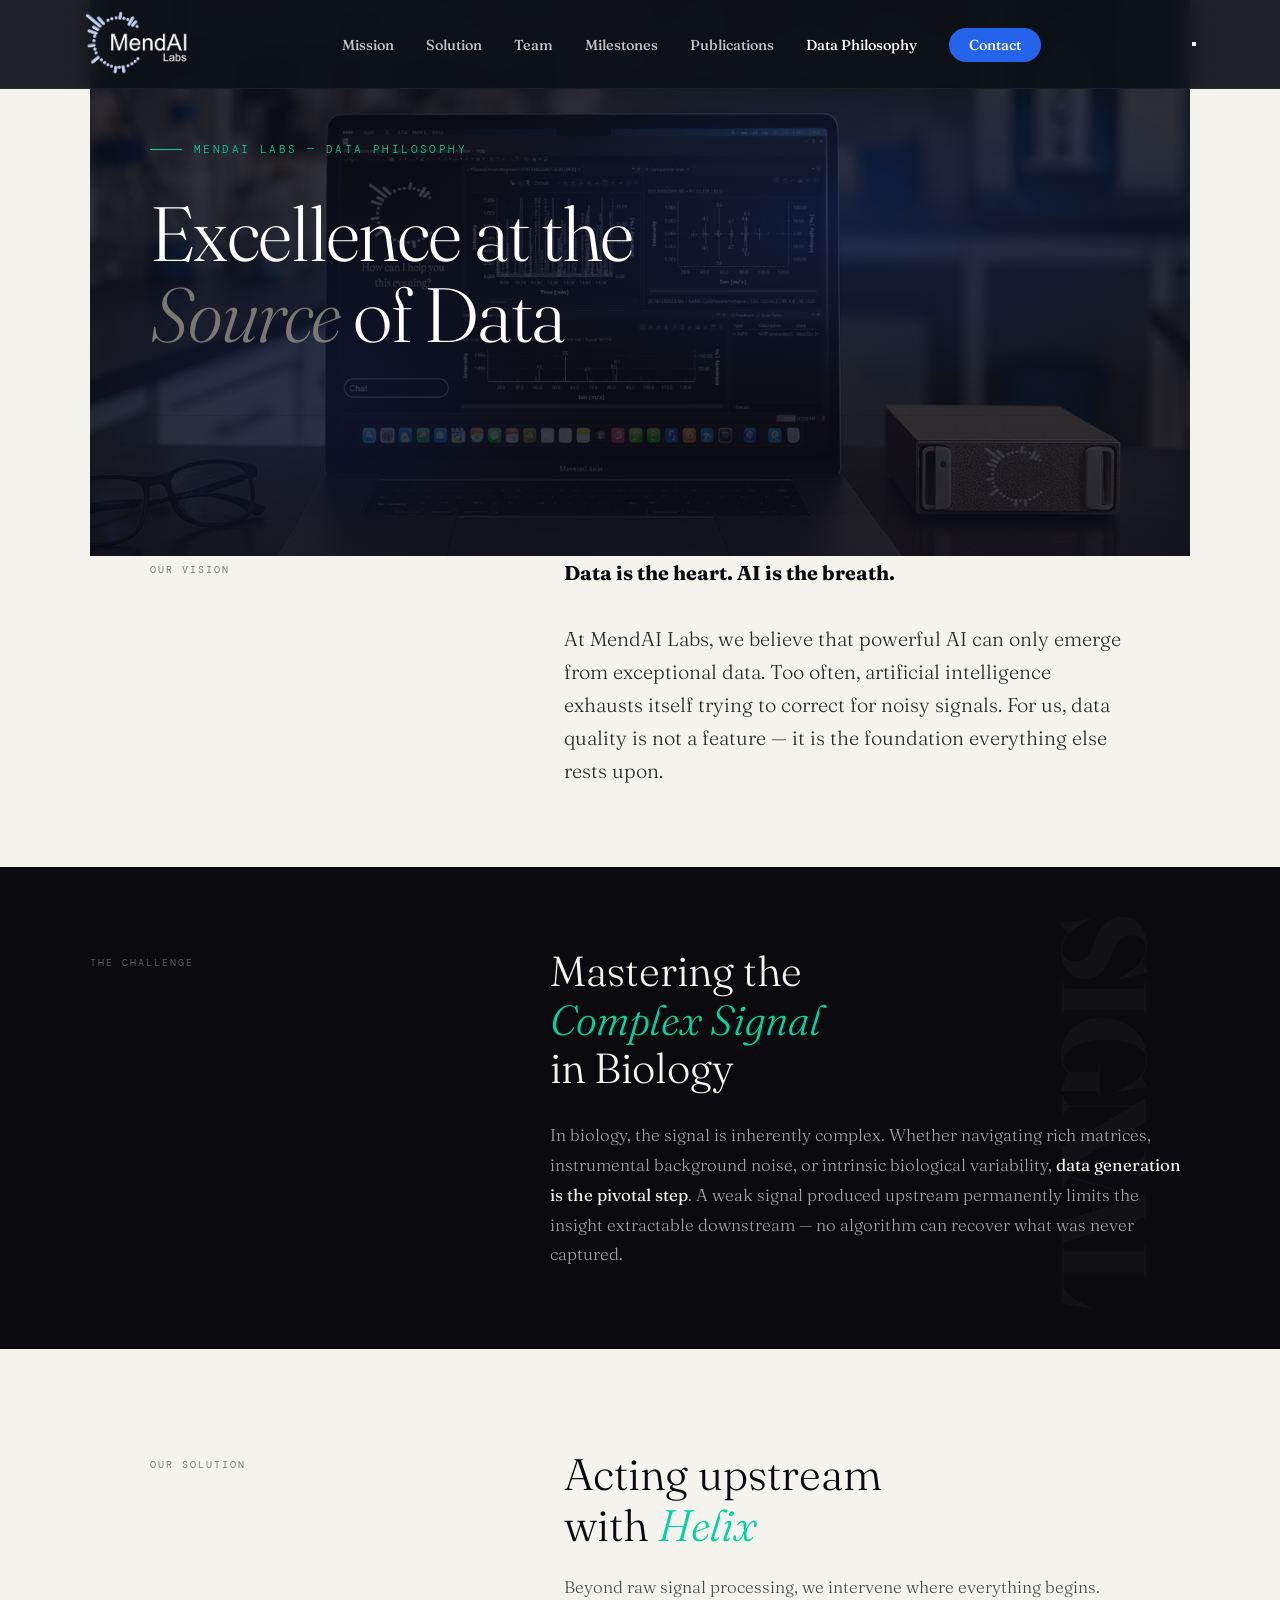
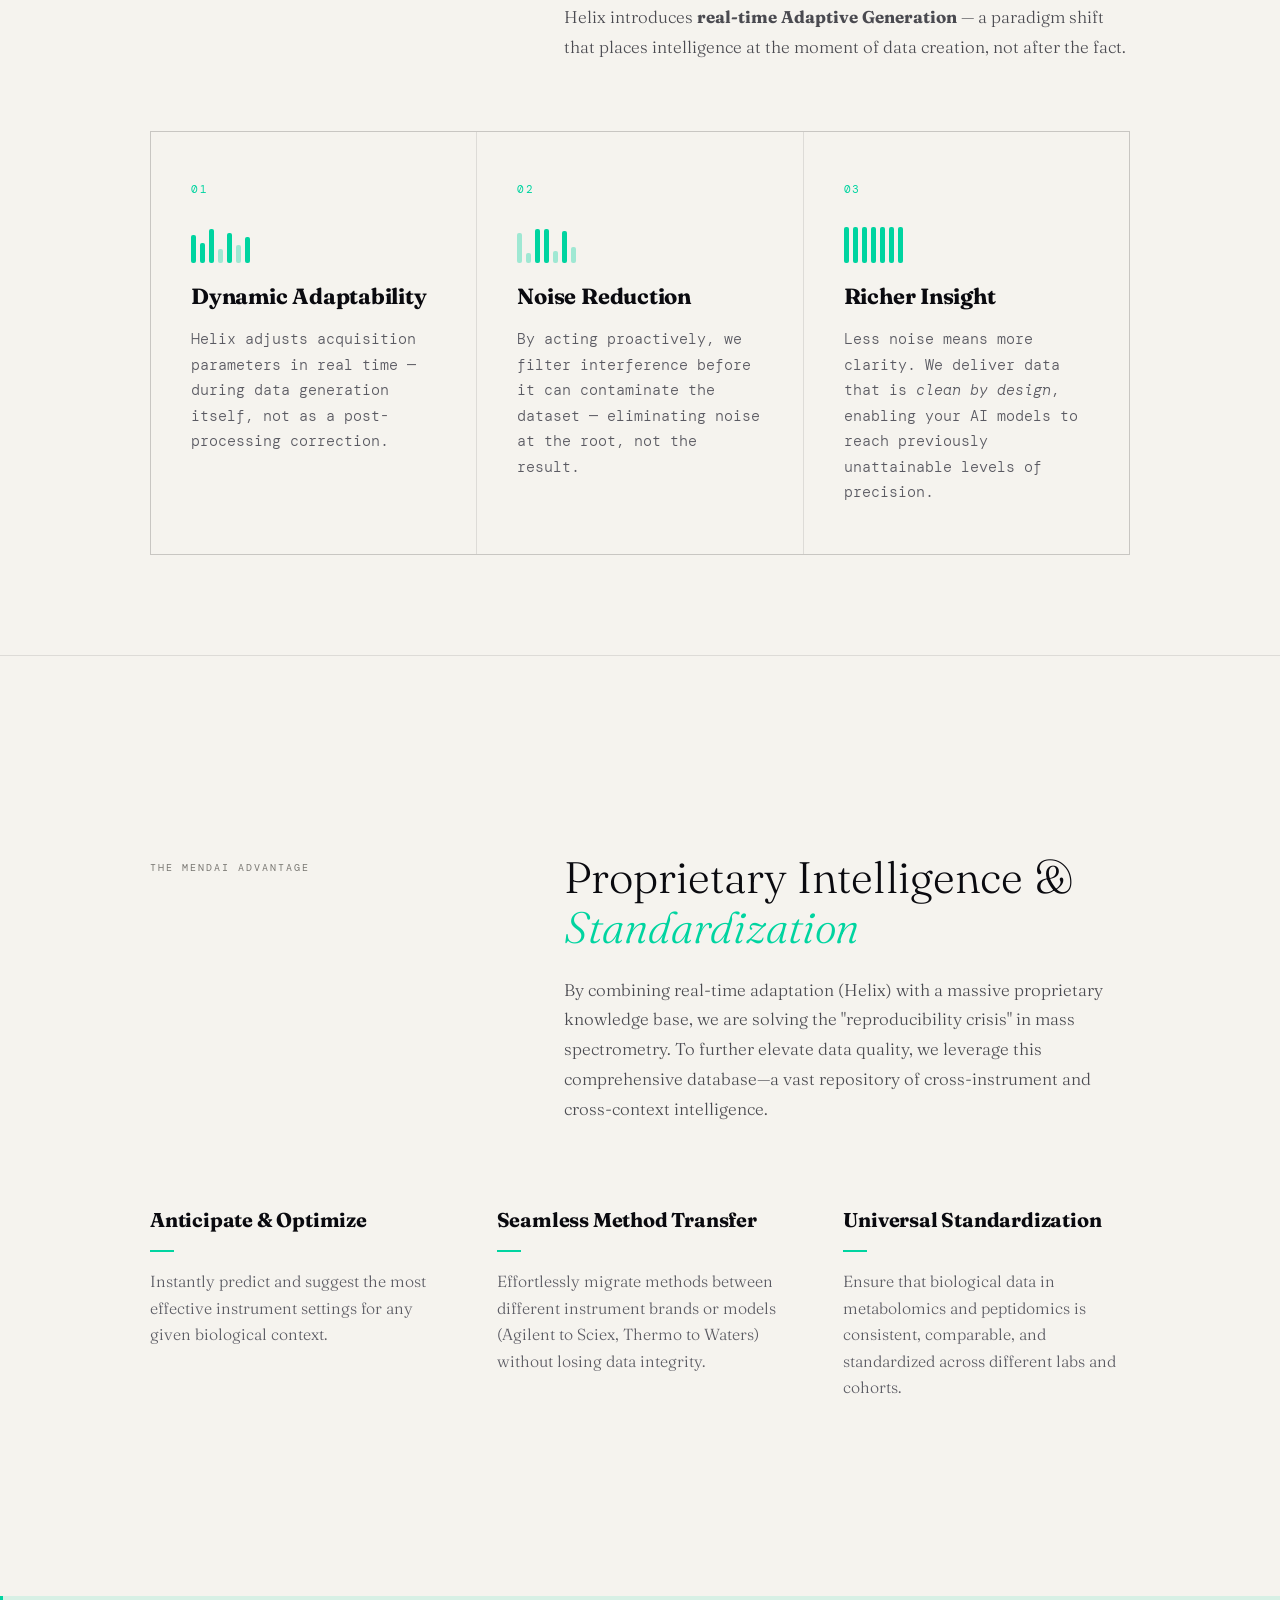
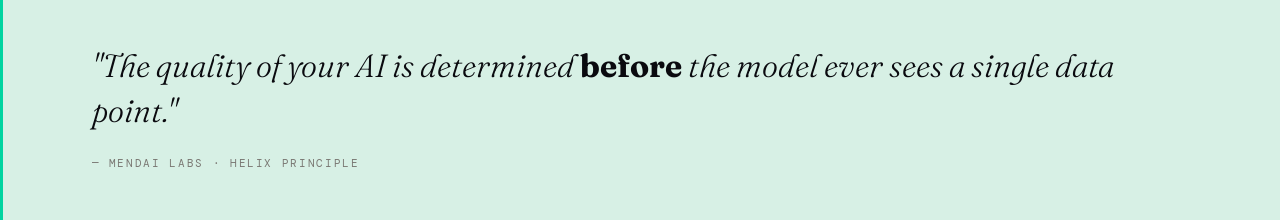
==== commit 6f14f1f9: "data" ====
--- a/mendai_data_excellence_section.html
+++ b/mendai_data_excellence_section.html
@@ -177,7 +177,7 @@
   .helix-section {
     max-width: 1100px;
     margin: 0 auto;
-    padding: 100px 60px;
+    padding: 100px 60px 0; /* Adjusted padding to flow into the next section */
   }
 
   .helix-header {
@@ -218,6 +218,7 @@
     gap: 1px;
     background: var(--rule);
     border: 1px solid var(--rule);
+    margin-bottom: 100px;
   }
 
   .feature {
@@ -287,6 +288,74 @@
     50% { opacity: 1; transform: scaleY(1); }
   }
 
+  /* ── ADVANTAGE SECTION ── */
+  .advantage-section {
+    border-top: 1px solid var(--rule);
+  }
+  .advantage-inner {
+    max-width: 1100px;
+    margin: 0 auto;
+    padding: 100px 60px;
+  }
+  .advantage-header {
+    display: grid;
+    grid-template-columns: 1fr 1.6fr;
+    gap: 60px;
+    margin-bottom: 80px;
+  }
+  .advantage-label {
+    font-family: 'DM Mono', monospace;
+    font-size: 10px;
+    letter-spacing: 0.2em;
+    text-transform: uppercase;
+    color: var(--muted);
+    padding-top: 8px;
+  }
+  .advantage-title {
+    font-size: clamp(28px, 3.5vw, 44px);
+    font-weight: 300;
+    line-height: 1.15;
+    margin-bottom: 22px;
+  }
+  .advantage-title span {
+    font-style: italic;
+    color: var(--signal);
+  }
+  .advantage-intro {
+    font-size: 17px;
+    font-weight: 300;
+    line-height: 1.75;
+    color: #4a4a50;
+  }
+  .advantage-grid {
+    display: grid;
+    grid-template-columns: repeat(3, 1fr);
+    gap: 60px;
+  }
+  .adv-item-title {
+    font-size: 20px;
+    font-weight: 700;
+    margin-bottom: 16px;
+    letter-spacing: -0.01em;
+    position: relative;
+    padding-bottom: 16px;
+  }
+  .adv-item-title::after {
+    content: '';
+    position: absolute;
+    bottom: 0;
+    left: 0;
+    width: 24px;
+    height: 2px;
+    background: var(--signal);
+  }
+  .adv-item-body {
+    font-size: 16px;
+    font-weight: 300;
+    line-height: 1.65;
+    color: #5a5a62;
+  }
+
   /* ── CLOSING QUOTE ── */
   .closing {
     background: var(--signal-dim);
@@ -326,11 +395,13 @@
 
   /* ── RESPONSIVE ── */
   @media (max-width: 760px) {
-    .hero, .helix-section { padding: 60px 28px; }
-    .vision, .challenge-inner, .helix-header { grid-template-columns: 1fr; gap: 24px; padding: 0 28px 60px; }
+    .hero, .helix-section, .advantage-inner { padding: 60px 28px; }
+    .vision, .challenge-inner, .helix-header, .advantage-header { grid-template-columns: 1fr; gap: 24px; padding: 0 28px 60px; }
+    .advantage-header { padding: 0 0 40px; }
     .challenge-strip { padding: 60px 28px; }
     .challenge-inner { padding: 0; }
-    .features { grid-template-columns: 1fr; }
+    .features, .advantage-grid { grid-template-columns: 1fr; gap: 40px; }
+    .features { margin-bottom: 60px; gap: 1px; }
     .closing { padding: 40px 28px; }
   }
 </style>
@@ -338,7 +409,6 @@
 <body>
   <div id="scroll-progress"></div>
 
-  <!-- NAV -->
   <nav class="nav">
     <div class="nav-inner">
       <a href="index.html" class="nav-logo">
@@ -358,14 +428,12 @@
     </div>
   </nav>
 
-<!-- HERO -->
 <section class="hero">
   <div class="eyebrow">MendAI Labs — Data Philosophy</div>
   <h1 class="hero-title">Excellence at the<br><em>Source</em> of Data</h1>
   <div class="divider-line"></div>
 </section>
 
-<!-- VISION -->
 <section class="vision">
   <div class="vision-label">Our Vision</div>
   <div class="vision-body">
@@ -374,7 +442,6 @@
   </div>
 </section>
 
-<!-- CHALLENGE -->
 <section class="challenge-strip">
   <div class="challenge-inner">
     <div class="challenge-label">The Challenge</div>
@@ -387,7 +454,6 @@
   </div>
 </section>
 
-<!-- HELIX SOLUTION -->
 <section class="helix-section">
   <div class="helix-header">
     <div class="helix-label">Our Solution</div>
@@ -449,7 +515,35 @@
   </div>
 </section>
 
-<!-- CLOSING -->
+<section class="advantage-section">
+  <div class="advantage-inner">
+    <div class="advantage-header">
+      <div class="advantage-label">The MendAI Advantage</div>
+      <div>
+        <h2 class="advantage-title">Proprietary Intelligence &<br><span>Standardization</span></h2>
+        <p class="advantage-intro">
+          By combining real-time adaptation (Helix) with a massive proprietary knowledge base, we are solving the "reproducibility crisis" in mass spectrometry. To further elevate data quality, we leverage this comprehensive database—a vast repository of cross-instrument and cross-context intelligence.
+        </p>
+      </div>
+    </div>
+
+    <div class="advantage-grid">
+      <div class="adv-item">
+        <h3 class="adv-item-title">Anticipate & Optimize</h3>
+        <p class="adv-item-body">Instantly predict and suggest the most effective instrument settings for any given biological context.</p>
+      </div>
+      <div class="adv-item">
+        <h3 class="adv-item-title">Seamless Method Transfer</h3>
+        <p class="adv-item-body">Effortlessly migrate methods between different instrument brands or models (Agilent to Sciex, Thermo to Waters) without losing data integrity.</p>
+      </div>
+      <div class="adv-item">
+        <h3 class="adv-item-title">Universal Standardization</h3>
+        <p class="adv-item-body">Ensure that biological data in metabolomics and peptidomics is consistent, comparable, and standardized across different labs and cohorts.</p>
+      </div>
+    </div>
+  </div>
+</section>
+
 <div class="closing">
   <div class="closing-inner">
     <p class="closing-quote">"The quality of your AI is determined <strong>before</strong> the model ever sees a single data point."</p>
@@ -457,7 +551,6 @@
   </div>
 </div>
 
-
   <script src="assets/js/main.js" defer></script>
 </body>
-</html>
+</html>
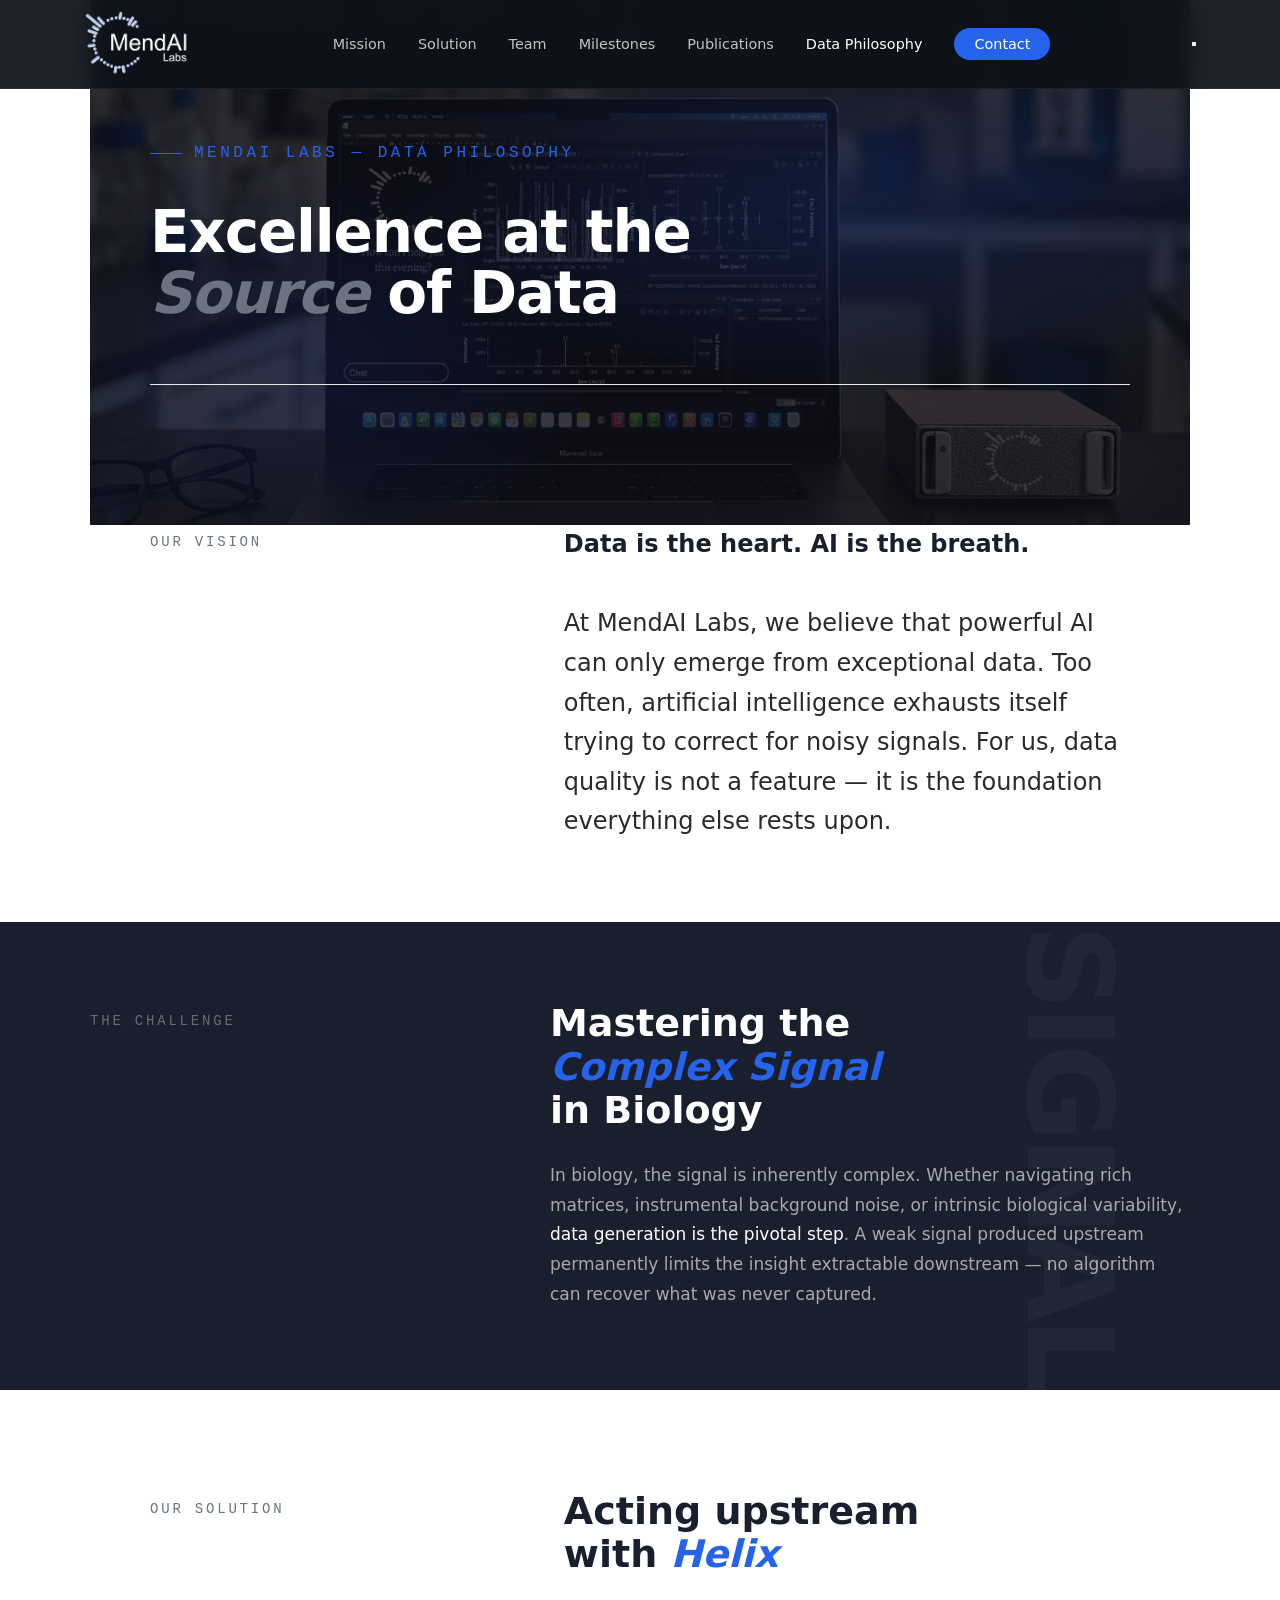
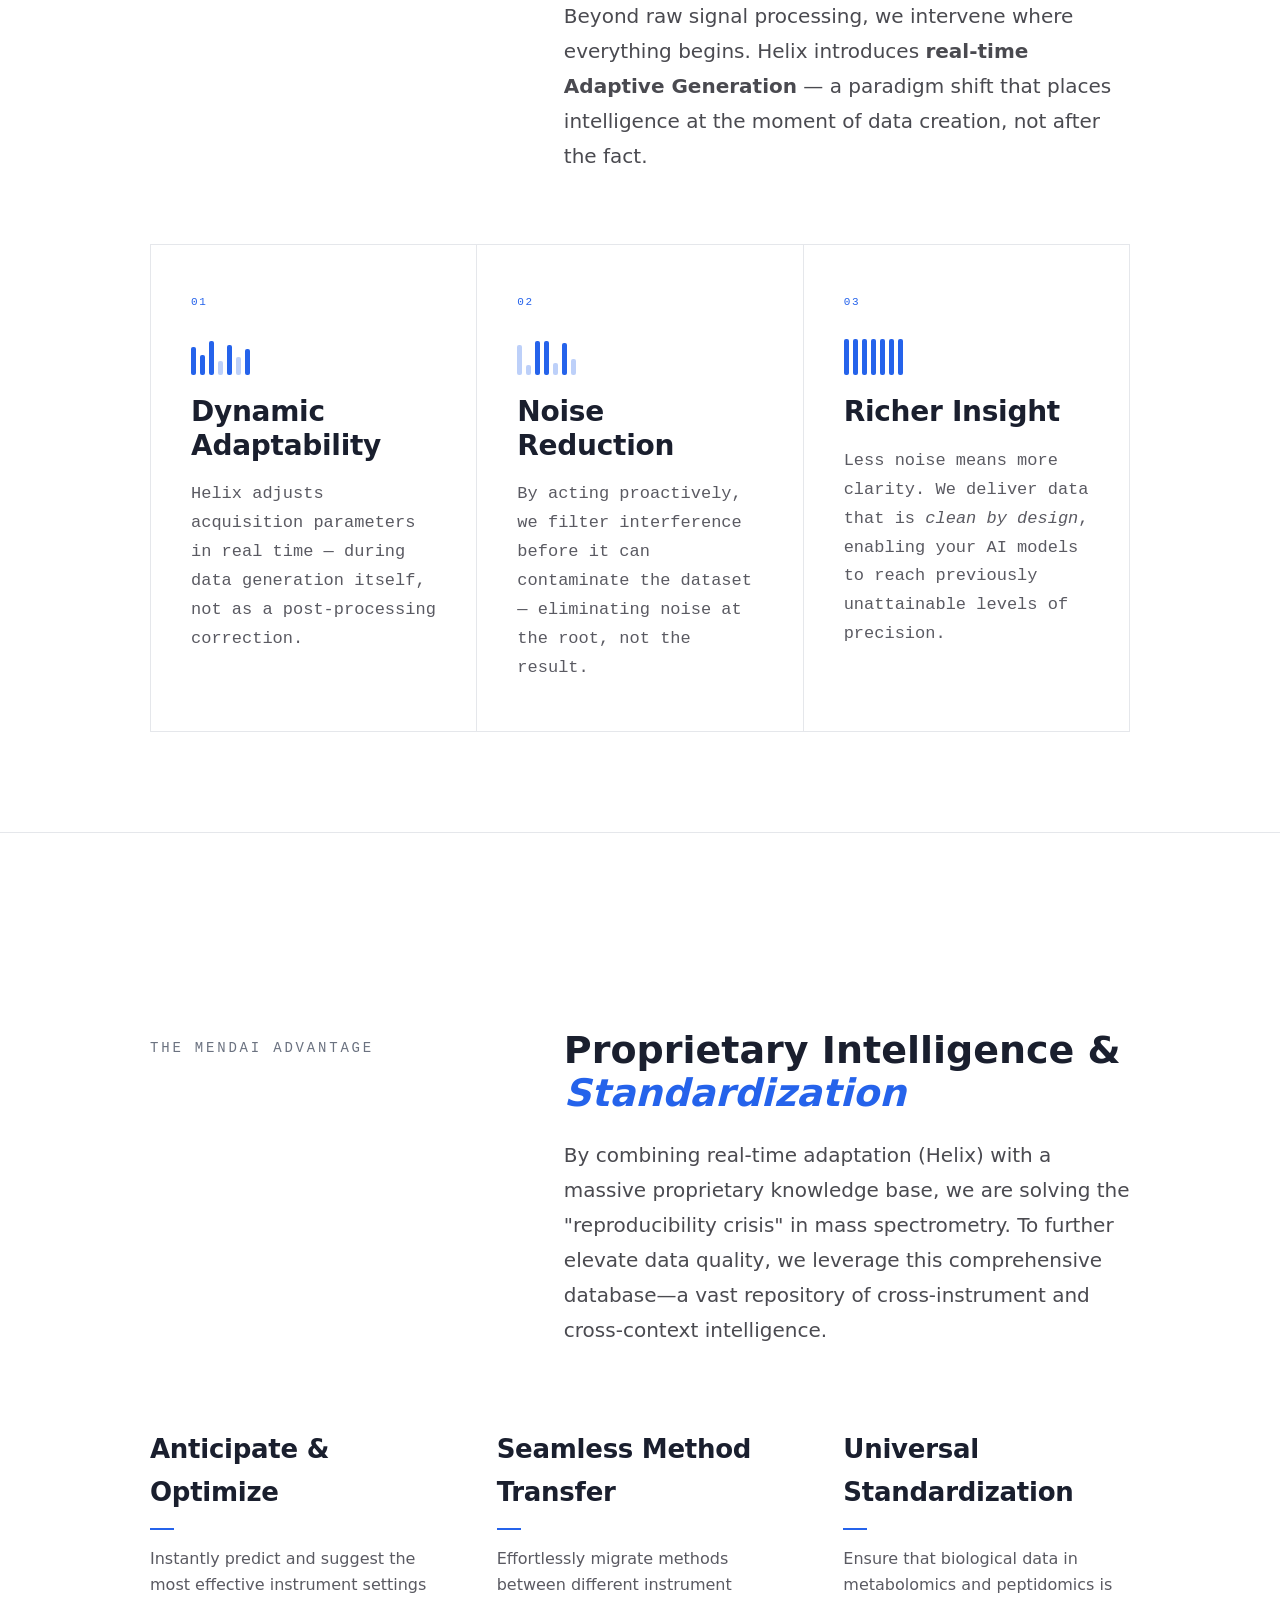
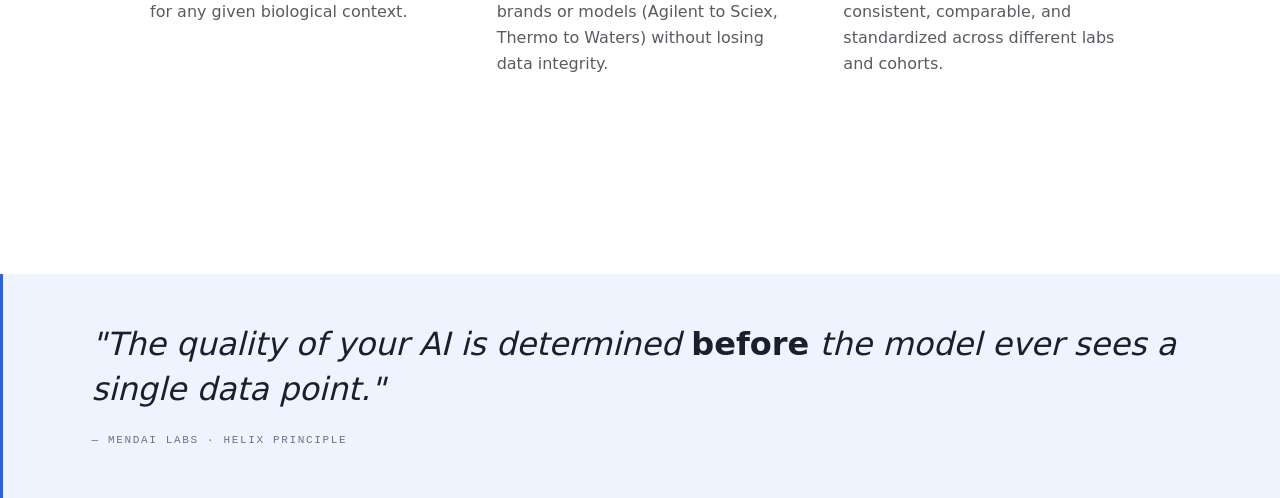
==== commit aa4c75c3: "data v2" ====
--- a/mendai_data_excellence_section.html
+++ b/mendai_data_excellence_section.html
@@ -3,26 +3,22 @@
 <head>
 <meta charset="UTF-8">
 <meta name="viewport" content="width=device-width, initial-scale=1.0">
-<link href="https://fonts.googleapis.com/css2?family=Fraunces:ital,opsz,wght@0,9..144,300;0,9..144,700;1,9..144,300&family=DM+Mono:wght@300;400&display=swap" rel="stylesheet">
 <link rel="stylesheet" href="assets/css/style.css" />
 <link rel="stylesheet" href="assets/css/animations.css" />
 <style>
-  *, *::before, *::after { box-sizing: border-box; margin: 0; padding: 0; }
-
   :root {
-    --ink: #0a0a0f;
-    --paper: #f5f3ee;
-    --signal: #00d4a0;
-    --signal-dim: rgba(0, 212, 160, 0.12);
-    --signal-mid: rgba(0, 212, 160, 0.35);
-    --muted: #7a7873;
-    --rule: rgba(10,10,15,0.1);
+    --ink: var(--text);
+    --paper: var(--white);
+    --signal: var(--orange);
+    --signal-dim: rgba(37,99,235,0.08);
+    --signal-mid: rgba(37,99,235,0.3);
+    --muted: var(--text-muted);
+    --rule: var(--border);
   }
 
   body {
-    background: var(--paper);
-    color: var(--ink);
-    font-family: 'Fraunces', Georgia, serif;
+    background: var(--white);
+    color: var(--text);
     min-height: 100vh;
     overflow-x: hidden;
   }
@@ -36,8 +32,8 @@
   }
 
   .eyebrow {
-    font-family: 'DM Mono', monospace;
-    font-size: 11px;
+    font-family: 'Courier New', monospace;
+    font-size: 16px;
     font-weight: 300;
     letter-spacing: 0.22em;
     text-transform: uppercase;
@@ -57,8 +53,8 @@
   }
 
   .hero-title {
-    font-size: clamp(42px, 6vw, 78px);
-    font-weight: 300;
+    font-size: clamp(36px, 5vw, 58px);
+    font-weight: 700;
     line-height: 1.05;
     letter-spacing: -0.02em;
     max-width: 760px;
@@ -92,8 +88,8 @@
   }
 
   .vision-label {
-    font-family: 'DM Mono', monospace;
-    font-size: 10px;
+    font-family: 'Courier New', monospace;
+    font-size: 14px;
     letter-spacing: 0.2em;
     text-transform: uppercase;
     color: var(--muted);
@@ -101,7 +97,7 @@
   }
 
   .vision-body {
-    font-size: 20px;
+    font-size: 24px;
     font-weight: 300;
     line-height: 1.65;
     color: #2a2a2e;
@@ -125,7 +121,7 @@
     right: -20px;
     top: 50%;
     transform: translateY(-50%) rotate(90deg);
-    font-family: 'Fraunces', serif;
+    font-family: var(--font), sans-serif;
     font-size: 120px;
     font-weight: 700;
     letter-spacing: -0.05em;
@@ -144,16 +140,16 @@
   }
 
   .challenge-label {
-    font-family: 'DM Mono', monospace;
-    font-size: 10px;
+    font-family: 'Courier New', monospace;
+    font-size: 14px;
     letter-spacing: 0.2em;
     text-transform: uppercase;
     color: rgba(245,243,238,0.35);
     padding-top: 8px;
   }
   .challenge-title {
-    font-size: clamp(28px, 3.5vw, 42px);
-    font-weight: 300;
+    font-size: clamp(26px, 3vw, 38px);
+    font-weight: 700;
     line-height: 1.15;
     margin-bottom: 28px;
     color: var(--paper);
@@ -187,16 +183,16 @@
     margin-bottom: 70px;
   }
   .helix-label {
-    font-family: 'DM Mono', monospace;
-    font-size: 10px;
+    font-family: 'Courier New', monospace;
+    font-size: 14px;
     letter-spacing: 0.2em;
     text-transform: uppercase;
     color: var(--muted);
     padding-top: 8px;
   }
   .helix-intro-title {
-    font-size: clamp(28px, 3.5vw, 44px);
-    font-weight: 300;
+    font-size: clamp(26px, 3vw, 38px);
+    font-weight: 700;
     line-height: 1.15;
     margin-bottom: 22px;
   }
@@ -205,7 +201,7 @@
     color: var(--signal);
   }
   .helix-intro-body {
-    font-size: 17px;
+    font-size: 20px;
     font-weight: 300;
     line-height: 1.75;
     color: #4a4a50;
@@ -243,7 +239,7 @@
   .feature:hover::after { transform: scaleX(1); }
 
   .feature-num {
-    font-family: 'DM Mono', monospace;
+    font-family: 'Courier New', monospace;
     font-size: 11px;
     color: var(--signal);
     letter-spacing: 0.15em;
@@ -251,18 +247,18 @@
     display: block;
   }
   .feature-title {
-    font-size: 22px;
+    font-size: 28px;
     font-weight: 700;
     line-height: 1.2;
     margin-bottom: 18px;
     letter-spacing: -0.01em;
   }
   .feature-body {
-    font-size: 15px;
+    font-size: 17px;
     font-weight: 300;
     line-height: 1.7;
     color: #5a5a62;
-    font-family: 'DM Mono', monospace;
+    font-family: 'Courier New', monospace;
   }
 
   /* ── SIGNAL VISUALIZER (decorative) ── */
@@ -304,16 +300,16 @@
     margin-bottom: 80px;
   }
   .advantage-label {
-    font-family: 'DM Mono', monospace;
-    font-size: 10px;
+    font-family: 'Courier New', monospace;
+    font-size: 14px;
     letter-spacing: 0.2em;
     text-transform: uppercase;
     color: var(--muted);
     padding-top: 8px;
   }
   .advantage-title {
-    font-size: clamp(28px, 3.5vw, 44px);
-    font-weight: 300;
+    font-size: clamp(26px, 3vw, 38px);
+    font-weight: 700;
     line-height: 1.15;
     margin-bottom: 22px;
   }
@@ -322,7 +318,7 @@
     color: var(--signal);
   }
   .advantage-intro {
-    font-size: 17px;
+    font-size: 20px;
     font-weight: 300;
     line-height: 1.75;
     color: #4a4a50;
@@ -333,7 +329,7 @@
     gap: 60px;
   }
   .adv-item-title {
-    font-size: 20px;
+    font-size: 26px;
     font-weight: 700;
     margin-bottom: 16px;
     letter-spacing: -0.01em;
@@ -381,7 +377,7 @@
   }
   .closing-attr {
     margin-top: 20px;
-    font-family: 'DM Mono', monospace;
+    font-family: 'Courier New', monospace;
     font-size: 11px;
     letter-spacing: 0.15em;
     text-transform: uppercase;
--- a/assets/css/style.css
+++ b/assets/css/style.css
@@ -261,6 +261,16 @@
 .mission-left .section-tag { margin-bottom: 16px; display: block; }
 .mission-left h2 { margin-bottom: 24px; }
 .mission-left p { margin-bottom: 16px; }
+.team-pub-link {
+  color: var(--orange);
+  text-decoration: none;
+  font-weight: 600;
+  white-space: nowrap;
+  border-bottom: 1px solid transparent;
+  transition: border-color .2s;
+}
+.team-pub-link:hover { border-color: var(--orange); }
+
 .pull-quote {
   border-left: 3px solid var(--orange);
   padding: 16px 20px;
@@ -317,6 +327,55 @@
 .stat-desc { font-size: 0.82rem; color: rgba(255,255,255,.6); margin: 0; }
 
 /* =====================================================
+   DATA PHILOSOPHY TEASER
+   ===================================================== */
+.data-phil-grid {
+  display: grid;
+  grid-template-columns: repeat(3, 1fr);
+  gap: 24px;
+  margin-top: 48px;
+}
+.data-phil-card {
+  border: 1px solid var(--border);
+  border-radius: var(--radius-lg);
+  padding: 32px 28px;
+  transition: border-color .2s, box-shadow .2s;
+}
+.data-phil-card:hover {
+  border-color: var(--orange);
+  box-shadow: 0 4px 24px rgba(37,99,235,.08);
+}
+.data-phil-num {
+  font-size: 0.7rem;
+  font-weight: 700;
+  letter-spacing: .15em;
+  color: var(--orange);
+  margin-bottom: 16px;
+  font-family: 'Courier New', monospace;
+}
+.data-phil-card h4 {
+  font-size: 1.1rem;
+  font-weight: 700;
+  color: var(--text);
+  margin-bottom: 12px;
+}
+.data-phil-card p { font-size: 0.9rem; line-height: 1.7; margin: 0; }
+.data-phil-cta {
+  text-align: center;
+  margin-top: 40px;
+}
+.data-phil-link {
+  display: inline-block;
+  font-size: 0.9rem;
+  font-weight: 600;
+  color: var(--orange);
+  text-decoration: none;
+  border-bottom: 1px solid transparent;
+  transition: border-color .2s;
+}
+.data-phil-link:hover { border-color: var(--orange); }
+
+/* =====================================================
    SOLUTION
    ===================================================== */
 .solution h2 { color: var(--white); }
@@ -327,8 +386,9 @@
 .cycle-diagram {
   position: relative;
   width: 480px;
-  height: 480px;
+  height: 530px;
   margin: 48px auto 16px;
+  overflow: visible;
 }
 .cycle-svg {
   position: absolute;
@@ -829,6 +889,7 @@
   .hero-inner       { grid-template-columns: 1fr; }
   .hero-visual      { display: none; }
   .mission-grid     { grid-template-columns: 1fr; }
+  .data-phil-grid   { grid-template-columns: 1fr; }
   .modules          { grid-template-columns: 1fr; }
   .founders         { grid-template-columns: 1fr; }
   .partners-grid    { grid-template-columns: repeat(2, 1fr); }
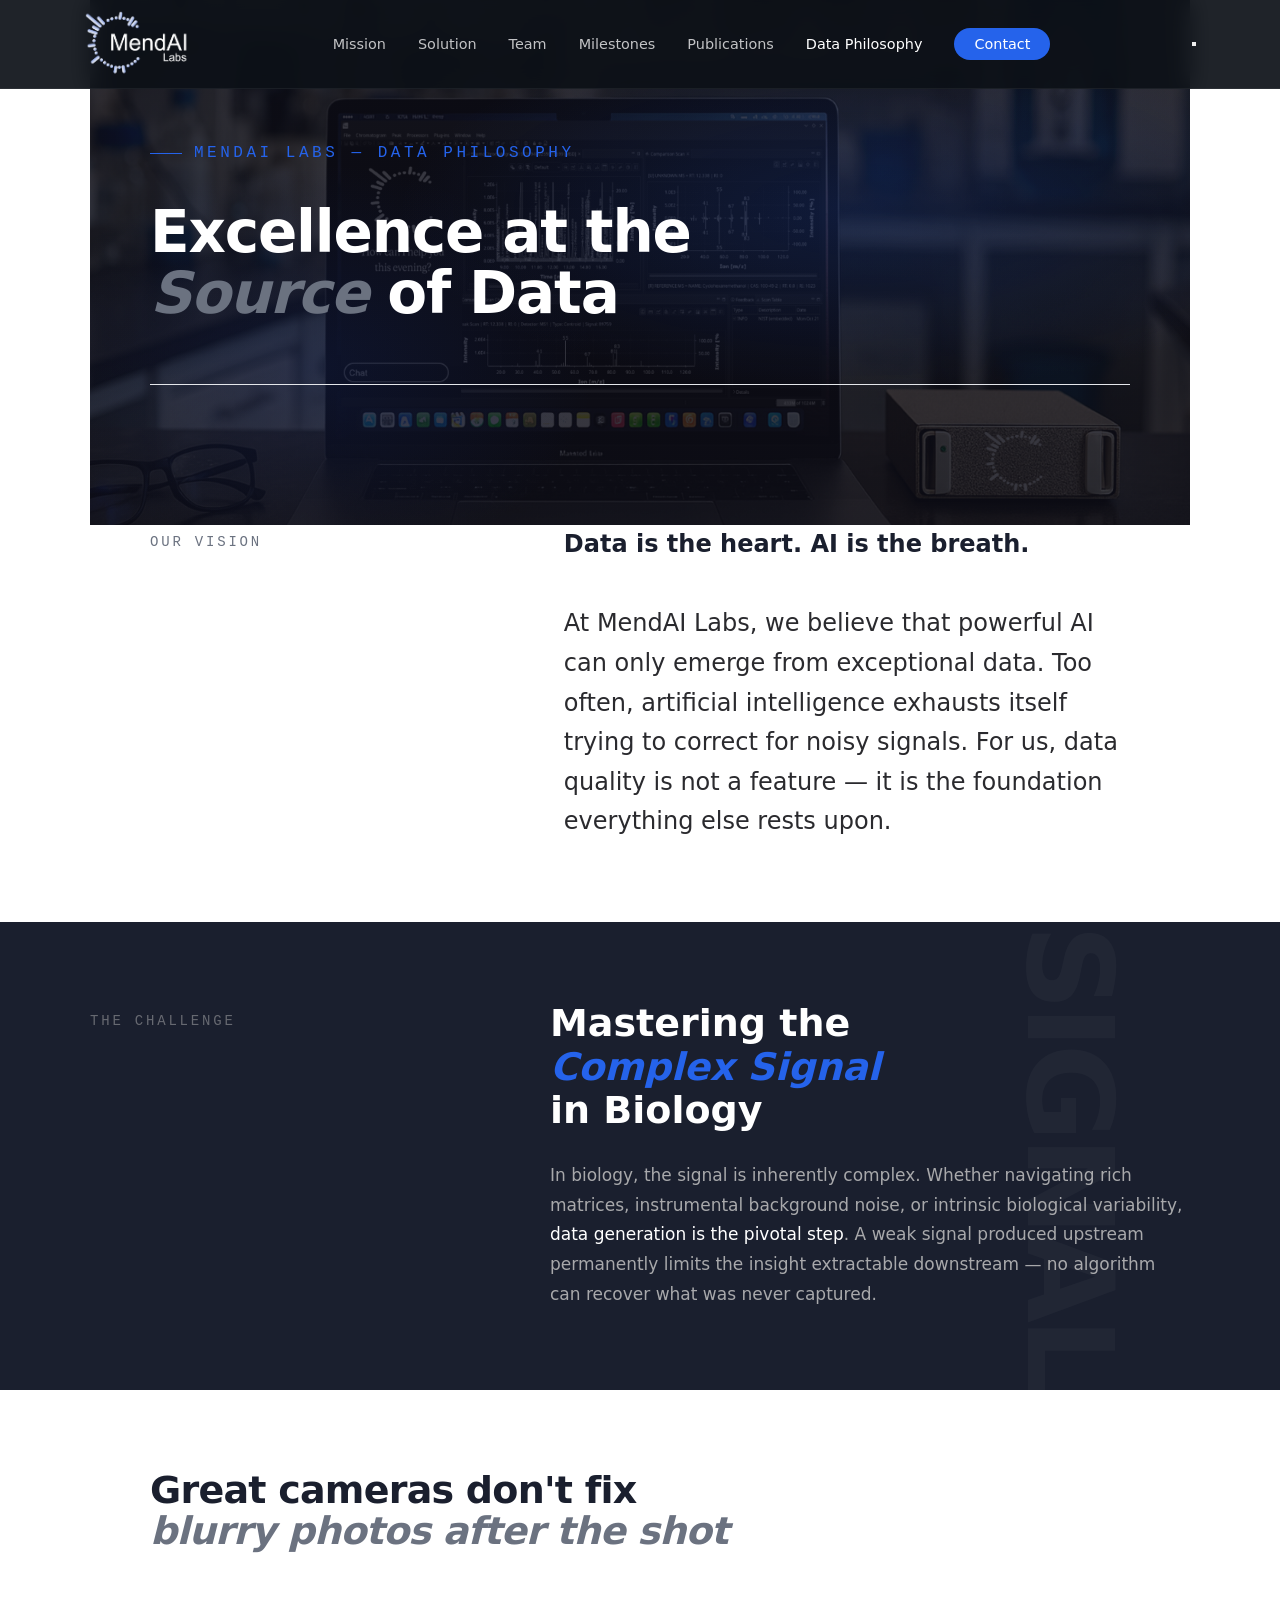
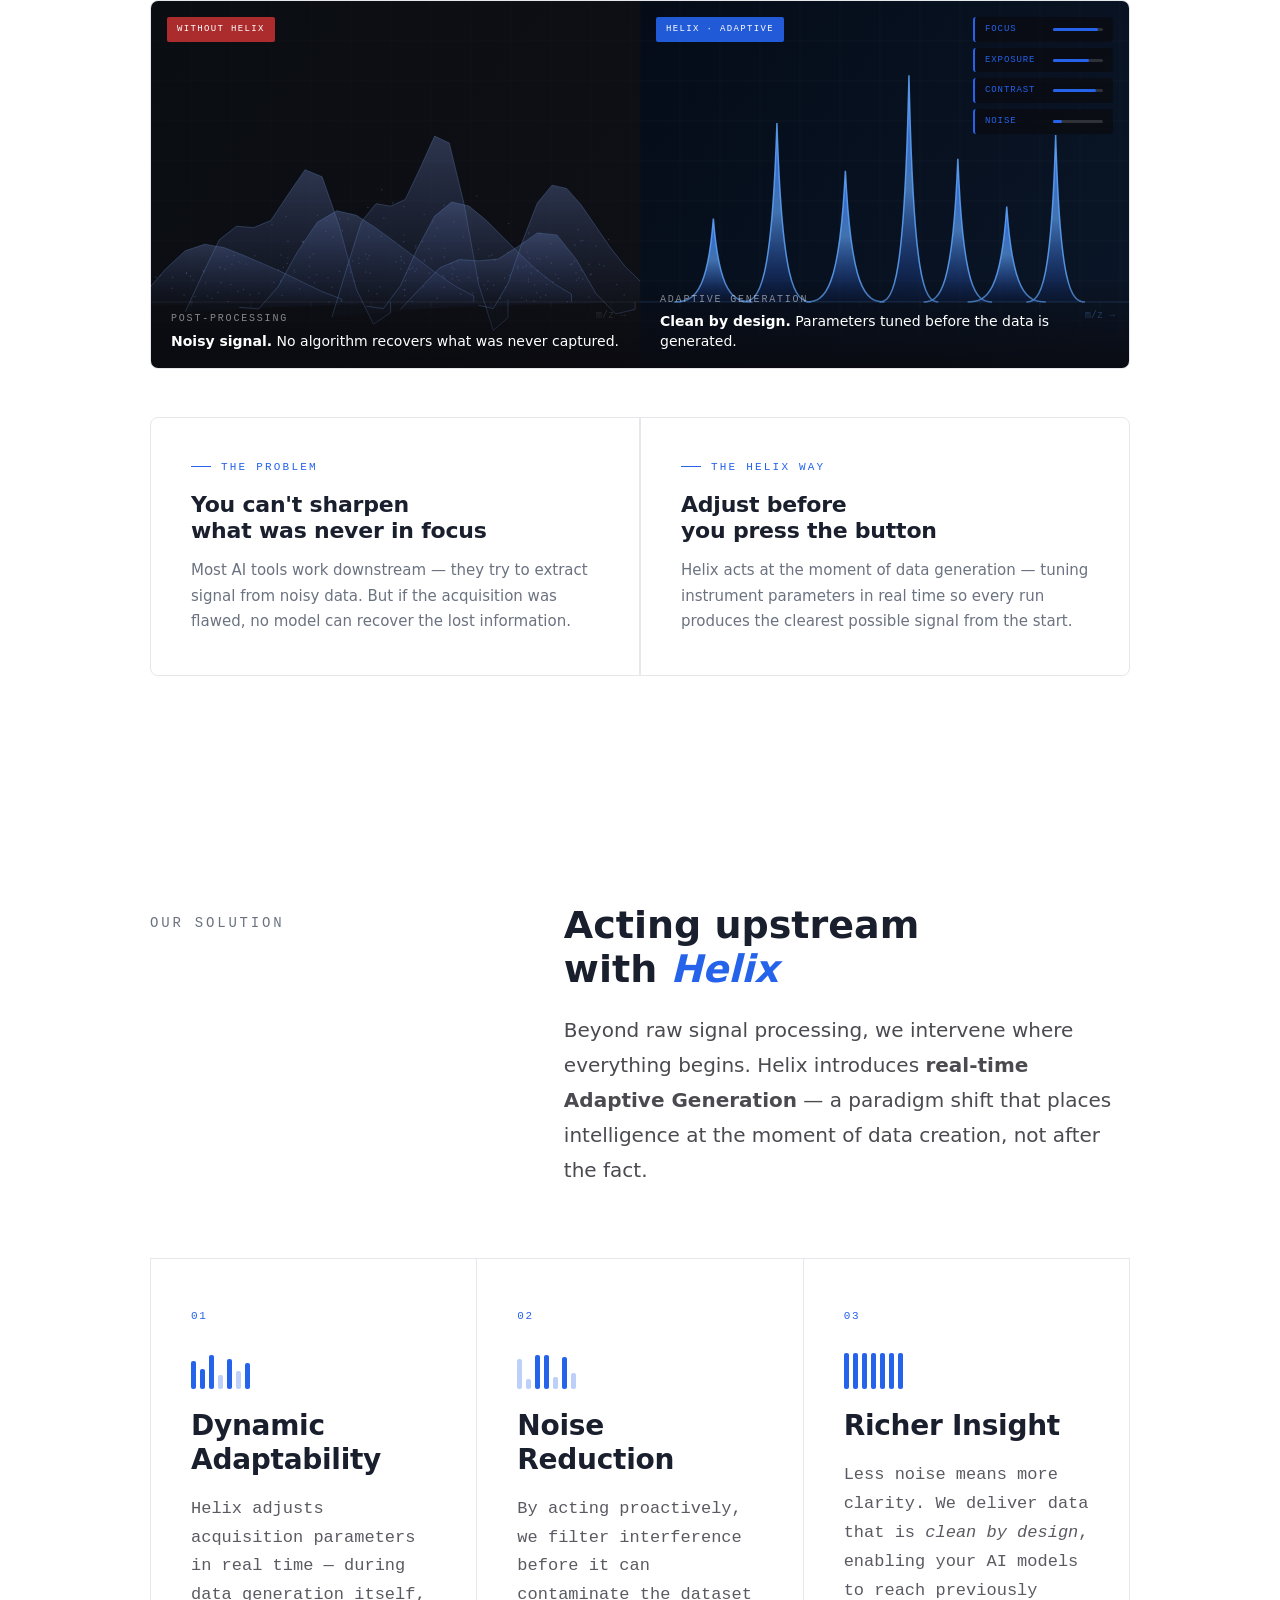
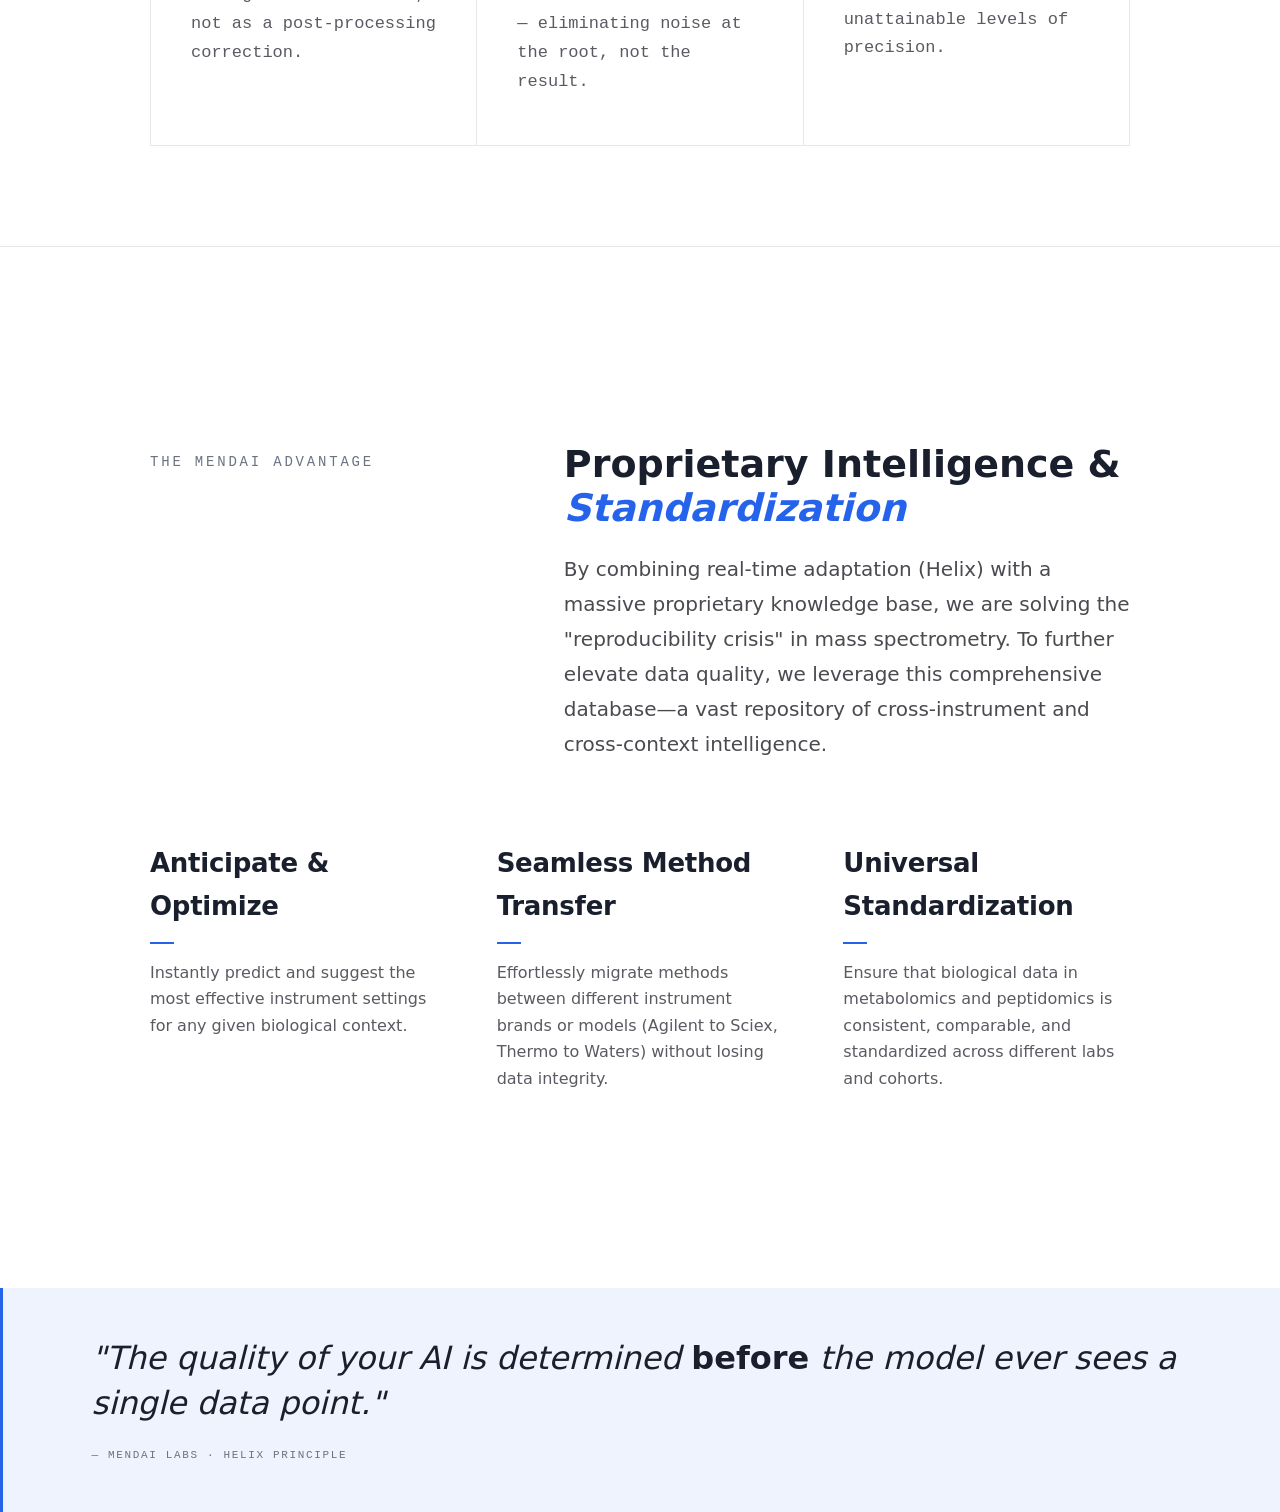
==== commit 7af5bcc9: "data v2" ====
--- a/mendai_data_excellence_section.html
+++ b/mendai_data_excellence_section.html
@@ -389,6 +389,147 @@
     to { opacity: 1; transform: translateY(0); }
   }
 
+  /* ── CAMERA ANALOGY SECTION ── */
+  .camera-section {
+    max-width: 1100px;
+    margin: 0 auto;
+    padding: 80px 60px;
+  }
+  .cam-title {
+    font-size: clamp(26px, 3vw, 38px);
+    font-weight: 700;
+    line-height: 1.08;
+    letter-spacing: -0.02em;
+    max-width: 680px;
+    margin-bottom: 48px;
+    color: var(--text);
+  }
+  .cam-title em { font-style: italic; color: var(--muted); }
+
+  .cam-compare {
+    display: grid;
+    grid-template-columns: 1fr 1fr;
+    gap: 0;
+    border: 1px solid var(--rule);
+    margin-bottom: 48px;
+    overflow: hidden;
+    border-radius: 8px;
+  }
+  .cam-photo-side {
+    position: relative;
+    aspect-ratio: 4/3;
+    overflow: hidden;
+  }
+  .cam-photo-canvas { width: 100%; height: 100%; display: block; }
+  .cam-photo-label {
+    position: absolute;
+    bottom: 0; left: 0; right: 0;
+    padding: 16px 20px;
+    background: linear-gradient(transparent, rgba(10,10,15,0.85));
+    display: flex;
+    flex-direction: column;
+    gap: 4px;
+  }
+  .cam-photo-label-title {
+    font-family: 'Courier New', monospace;
+    font-size: 10px;
+    font-weight: 400;
+    letter-spacing: 0.18em;
+    text-transform: uppercase;
+    color: rgba(255,255,255,0.5);
+  }
+  .cam-photo-label-desc { font-size: 14px; font-weight: 300; color: #fff; line-height: 1.4; }
+  .cam-photo-label-desc strong { font-weight: 700; }
+
+  .cam-badge-bad {
+    position: absolute;
+    top: 16px; left: 16px;
+    background: rgba(200,50,50,0.85);
+    color: #fff;
+    font-family: 'Courier New', monospace;
+    font-size: 9px;
+    letter-spacing: 0.15em;
+    text-transform: uppercase;
+    padding: 5px 10px;
+    border-radius: 2px;
+  }
+  .cam-badge-good {
+    position: absolute;
+    top: 16px; left: 16px;
+    background: rgba(37,99,235,0.9);
+    color: #fff;
+    font-family: 'Courier New', monospace;
+    font-size: 9px;
+    letter-spacing: 0.15em;
+    text-transform: uppercase;
+    padding: 5px 10px;
+    border-radius: 2px;
+  }
+  .cam-params-overlay {
+    position: absolute;
+    top: 16px; right: 16px;
+    display: flex;
+    flex-direction: column;
+    gap: 6px;
+  }
+  .cam-param-row {
+    display: flex;
+    align-items: center;
+    gap: 8px;
+    background: rgba(10,10,15,0.7);
+    padding: 5px 10px;
+    border-radius: 3px;
+    border-left: 2px solid var(--signal);
+  }
+  .cam-param-name {
+    font-family: 'Courier New', monospace;
+    font-size: 9px;
+    letter-spacing: 0.1em;
+    color: var(--signal);
+    text-transform: uppercase;
+    min-width: 60px;
+  }
+  .cam-param-bar-wrap { width: 50px; height: 3px; background: rgba(255,255,255,0.15); border-radius: 2px; }
+  .cam-param-bar { height: 100%; background: var(--signal); border-radius: 2px; }
+
+  .cam-insight {
+    display: grid;
+    grid-template-columns: 1fr 2px 1fr;
+    gap: 0;
+    margin-bottom: 48px;
+    border: 1px solid var(--rule);
+    border-radius: 8px;
+    overflow: hidden;
+  }
+  .cam-insight-divider { background: var(--rule); }
+  .cam-insight-block { padding: 40px; }
+  .cam-insight-icon {
+    font-family: 'Courier New', monospace;
+    font-size: 11px;
+    letter-spacing: 0.2em;
+    text-transform: uppercase;
+    color: var(--signal);
+    margin-bottom: 16px;
+    display: flex;
+    align-items: center;
+    gap: 10px;
+  }
+  .cam-insight-icon::before { content: ''; width: 20px; height: 1px; background: var(--signal); }
+  .cam-insight-title {
+    font-size: 22px;
+    font-weight: 700;
+    line-height: 1.2;
+    margin-bottom: 14px;
+    color: var(--text);
+    letter-spacing: -0.01em;
+  }
+  .cam-insight-body {
+    font-size: 15px;
+    font-weight: 400;
+    line-height: 1.7;
+    color: var(--text-muted);
+  }
+
   /* ── RESPONSIVE ── */
   @media (max-width: 760px) {
     .hero, .helix-section, .advantage-inner { padding: 60px 28px; }
@@ -399,6 +540,11 @@
     .features, .advantage-grid { grid-template-columns: 1fr; gap: 40px; }
     .features { margin-bottom: 60px; gap: 1px; }
     .closing { padding: 40px 28px; }
+    .camera-section { padding: 60px 28px; }
+    .cam-compare { grid-template-columns: 1fr; }
+    .cam-insight { grid-template-columns: 1fr; }
+    .cam-insight-divider { display: none; }
+    .cam-insight-block { padding: 28px; }
   }
 </style>
 </head>
@@ -450,6 +596,64 @@
   </div>
 </section>
 
+<section class="camera-section">
+  <h2 class="cam-title">
+    Great cameras don't fix<br>
+    <em>blurry photos after the shot</em>
+  </h2>
+
+  <div class="cam-compare">
+    <div class="cam-photo-side">
+      <canvas class="cam-photo-canvas" id="blurCanvas"></canvas>
+      <div class="cam-badge-bad">Without Helix</div>
+      <div class="cam-photo-label">
+        <div class="cam-photo-label-title">Post-processing</div>
+        <div class="cam-photo-label-desc"><strong>Noisy signal.</strong> No algorithm recovers what was never captured.</div>
+      </div>
+    </div>
+    <div class="cam-photo-side">
+      <canvas class="cam-photo-canvas" id="sharpCanvas"></canvas>
+      <div class="cam-badge-good">Helix · adaptive</div>
+      <div class="cam-params-overlay">
+        <div class="cam-param-row">
+          <span class="cam-param-name">Focus</span>
+          <div class="cam-param-bar-wrap"><div class="cam-param-bar" style="width:90%"></div></div>
+        </div>
+        <div class="cam-param-row">
+          <span class="cam-param-name">Exposure</span>
+          <div class="cam-param-bar-wrap"><div class="cam-param-bar" style="width:72%"></div></div>
+        </div>
+        <div class="cam-param-row">
+          <span class="cam-param-name">Contrast</span>
+          <div class="cam-param-bar-wrap"><div class="cam-param-bar" style="width:85%"></div></div>
+        </div>
+        <div class="cam-param-row">
+          <span class="cam-param-name">Noise</span>
+          <div class="cam-param-bar-wrap"><div class="cam-param-bar" style="width:18%"></div></div>
+        </div>
+      </div>
+      <div class="cam-photo-label">
+        <div class="cam-photo-label-title">Adaptive generation</div>
+        <div class="cam-photo-label-desc"><strong>Clean by design.</strong> Parameters tuned before the data is generated.</div>
+      </div>
+    </div>
+  </div>
+
+  <div class="cam-insight">
+    <div class="cam-insight-block">
+      <div class="cam-insight-icon">The problem</div>
+      <div class="cam-insight-title">You can't sharpen<br>what was never in focus</div>
+      <div class="cam-insight-body">Most AI tools work downstream — they try to extract signal from noisy data. But if the acquisition was flawed, no model can recover the lost information.</div>
+    </div>
+    <div class="cam-insight-divider"></div>
+    <div class="cam-insight-block">
+      <div class="cam-insight-icon">The Helix way</div>
+      <div class="cam-insight-title">Adjust before<br>you press the button</div>
+      <div class="cam-insight-body">Helix acts at the moment of data generation — tuning instrument parameters in real time so every run produces the clearest possible signal from the start.</div>
+    </div>
+  </div>
+</section>
+
 <section class="helix-section">
   <div class="helix-header">
     <div class="helix-label">Our Solution</div>
@@ -548,5 +752,104 @@
 </div>
 
   <script src="assets/js/main.js" defer></script>
+  <script>
+    function drawScene(canvas, sharp) {
+      const dpr = window.devicePixelRatio || 1;
+      const W = canvas.offsetWidth || 480;
+      const H = canvas.offsetHeight || 360;
+      canvas.width = W * dpr;
+      canvas.height = H * dpr;
+      const ctx = canvas.getContext('2d');
+      ctx.scale(dpr, dpr);
+
+      const bg = ctx.createLinearGradient(0, 0, W, H);
+      bg.addColorStop(0, sharp ? '#050c18' : '#0a0d12');
+      bg.addColorStop(1, sharp ? '#0a1628' : '#0f1015');
+      ctx.fillStyle = bg;
+      ctx.fillRect(0, 0, W, H);
+
+      ctx.strokeStyle = sharp ? 'rgba(255,255,255,0.05)' : 'rgba(255,255,255,0.03)';
+      ctx.lineWidth = 0.5;
+      for (let x = 0; x < W; x += 40) { ctx.beginPath(); ctx.moveTo(x, 0); ctx.lineTo(x, H); ctx.stroke(); }
+      for (let y = 0; y < H; y += 40) { ctx.beginPath(); ctx.moveTo(0, y); ctx.lineTo(W, y); ctx.stroke(); }
+
+      const peaks = [
+        { x: 0.15, h: 0.35, w: 0.04 }, { x: 0.28, h: 0.75, w: 0.035 },
+        { x: 0.42, h: 0.55, w: 0.04 }, { x: 0.55, h: 0.95, w: 0.03 },
+        { x: 0.65, h: 0.60, w: 0.035 }, { x: 0.75, h: 0.40, w: 0.04 },
+        { x: 0.85, h: 0.70, w: 0.03 },
+      ];
+      const baseline = H * 0.82;
+
+      peaks.forEach((p, i) => {
+        const cx = p.x * W, peakH = p.h * H * 0.65, pw = p.w * W;
+        if (sharp) {
+          const grad = ctx.createLinearGradient(cx, baseline - peakH, cx, baseline);
+          grad.addColorStop(0, 'rgba(37,99,235,0.95)');
+          grad.addColorStop(0.5, 'rgba(96,165,250,0.65)');
+          grad.addColorStop(1, 'rgba(29,78,216,0.1)');
+          ctx.beginPath();
+          ctx.moveTo(cx - pw * 2, baseline);
+          ctx.bezierCurveTo(cx - pw, baseline, cx - pw * 0.3, baseline - peakH * 0.1, cx, baseline - peakH);
+          ctx.bezierCurveTo(cx + pw * 0.3, baseline - peakH * 0.1, cx + pw, baseline, cx + pw * 2, baseline);
+          ctx.fillStyle = grad; ctx.fill();
+          ctx.beginPath();
+          ctx.moveTo(cx - pw * 2, baseline);
+          ctx.bezierCurveTo(cx - pw, baseline, cx - pw * 0.3, baseline - peakH * 0.1, cx, baseline - peakH);
+          ctx.bezierCurveTo(cx + pw * 0.3, baseline - peakH * 0.1, cx + pw, baseline, cx + pw * 2, baseline);
+          ctx.strokeStyle = 'rgba(96,165,250,0.85)'; ctx.lineWidth = 1.5; ctx.stroke();
+        } else {
+          const bw = pw * 4;
+          const grad = ctx.createLinearGradient(cx, baseline - peakH * 0.7, cx, baseline);
+          grad.addColorStop(0, 'rgba(100,120,180,0.35)');
+          grad.addColorStop(1, 'rgba(60,80,140,0.05)');
+          ctx.beginPath();
+          const steps = 12;
+          for (let s = 0; s <= steps; s++) {
+            const t = s / steps;
+            const nx = cx - bw * 1.5 + t * bw * 3;
+            const bell = Math.exp(-Math.pow((t - 0.5) * 3.5, 2));
+            const noise = (Math.sin(s * 7.3 + i * 3.1) * 0.18 + Math.cos(s * 13.7) * 0.12) * peakH * 0.7;
+            const ny = baseline - bell * peakH * 0.7 + noise;
+            if (s === 0) ctx.moveTo(nx, ny); else ctx.lineTo(nx, ny);
+          }
+          ctx.lineTo(cx + bw * 1.5, baseline);
+          ctx.fillStyle = grad; ctx.fill();
+          ctx.strokeStyle = 'rgba(100,140,200,0.3)'; ctx.lineWidth = 1; ctx.stroke();
+          for (let n = 0; n < 30; n++) {
+            const nx = cx - bw + Math.random() * bw * 2;
+            const ny = baseline - Math.random() * peakH * 0.5;
+            ctx.beginPath(); ctx.arc(nx, ny, 0.8, 0, Math.PI * 2);
+            ctx.fillStyle = 'rgba(120,140,200,0.25)'; ctx.fill();
+          }
+        }
+      });
+
+      ctx.beginPath(); ctx.moveTo(0, baseline); ctx.lineTo(W, baseline);
+      ctx.strokeStyle = sharp ? 'rgba(96,165,250,0.25)' : 'rgba(255,255,255,0.07)';
+      ctx.lineWidth = 1; ctx.stroke();
+      for (let x = 40; x < W; x += 60) {
+        ctx.beginPath(); ctx.moveTo(x, baseline); ctx.lineTo(x, baseline + 5);
+        ctx.strokeStyle = 'rgba(255,255,255,0.1)'; ctx.lineWidth = 0.5; ctx.stroke();
+      }
+      ctx.fillStyle = sharp ? 'rgba(96,165,250,0.45)' : 'rgba(255,255,255,0.15)';
+      ctx.font = '10px Courier New, monospace';
+      ctx.fillText('m/z →', W - 44, baseline + 16);
+    }
+
+    function initCanvases() {
+      const b = document.getElementById('blurCanvas');
+      const s = document.getElementById('sharpCanvas');
+      if (!b || !s) return;
+      drawScene(b, false);
+      drawScene(s, true);
+    }
+    if (document.readyState === 'loading') {
+      document.addEventListener('DOMContentLoaded', initCanvases);
+    } else {
+      setTimeout(initCanvases, 100);
+    }
+    window.addEventListener('resize', () => setTimeout(initCanvases, 50));
+  </script>
 </body>
 </html>
